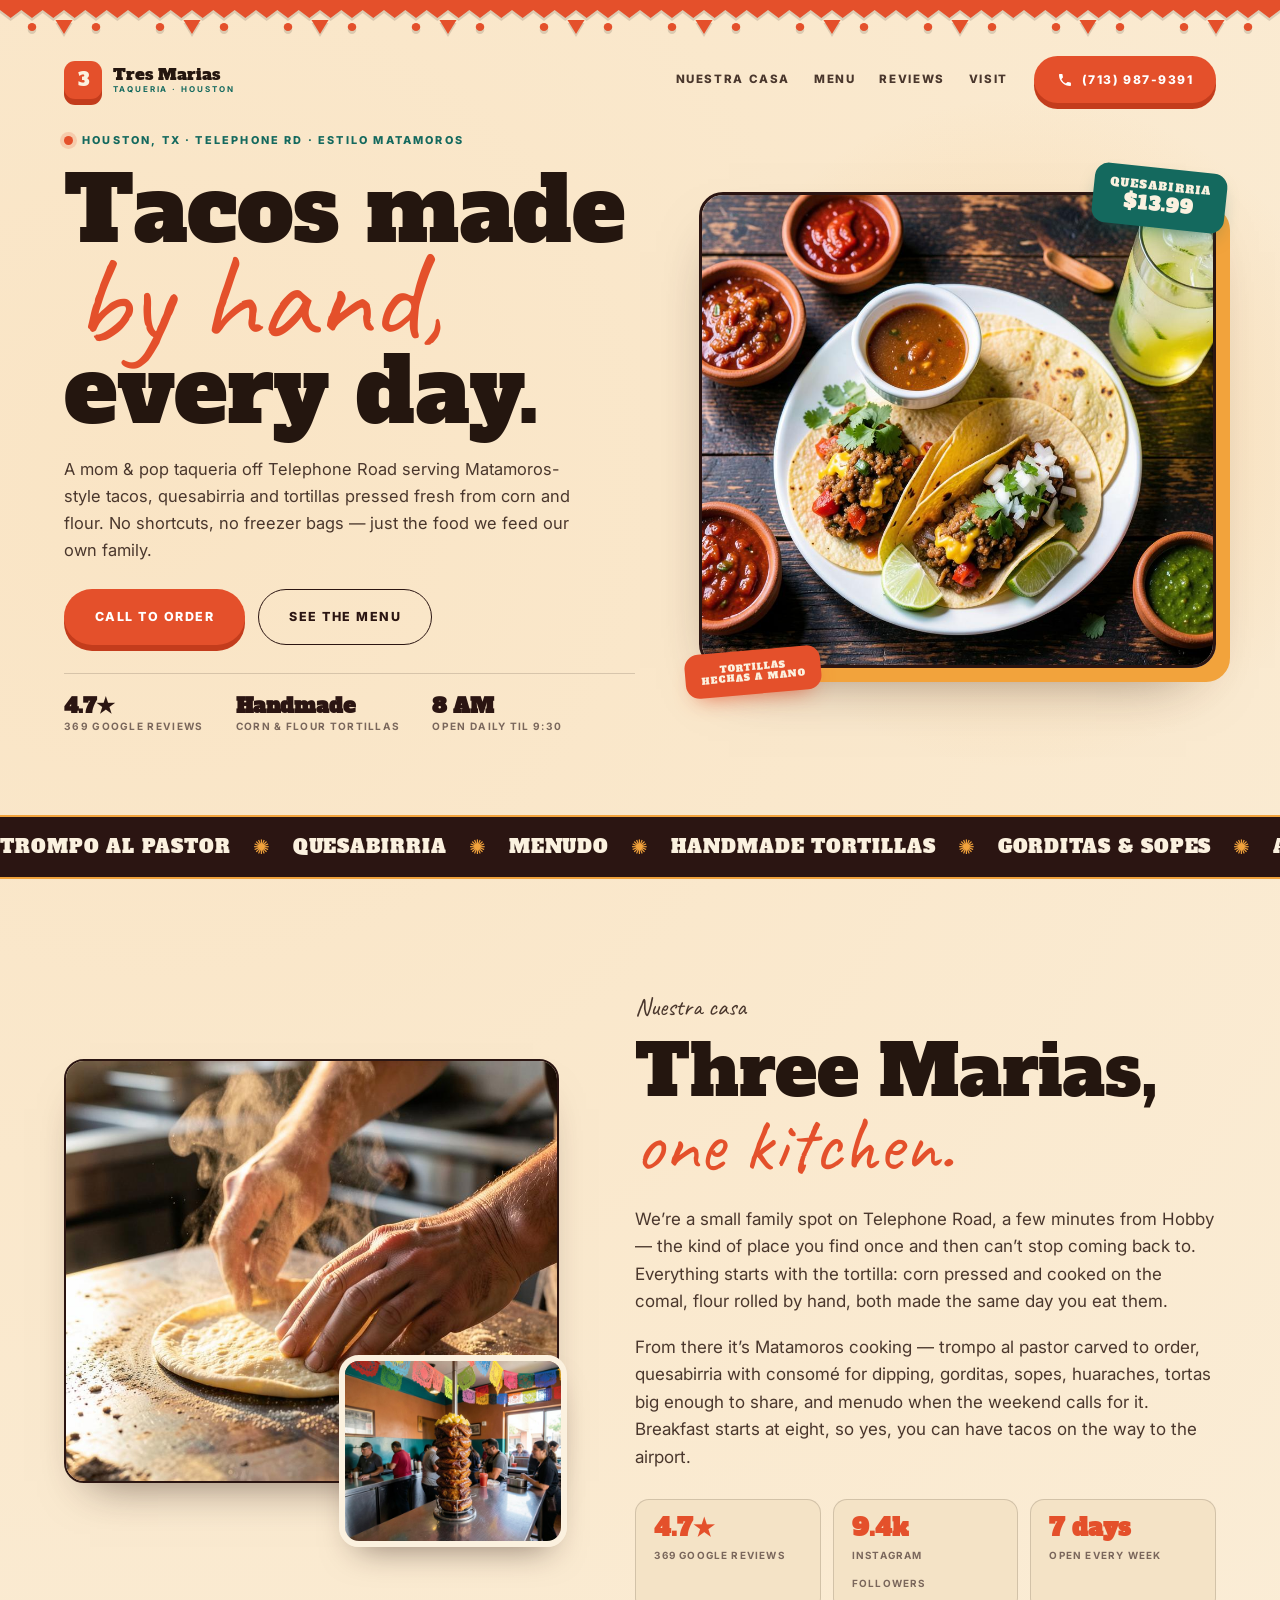
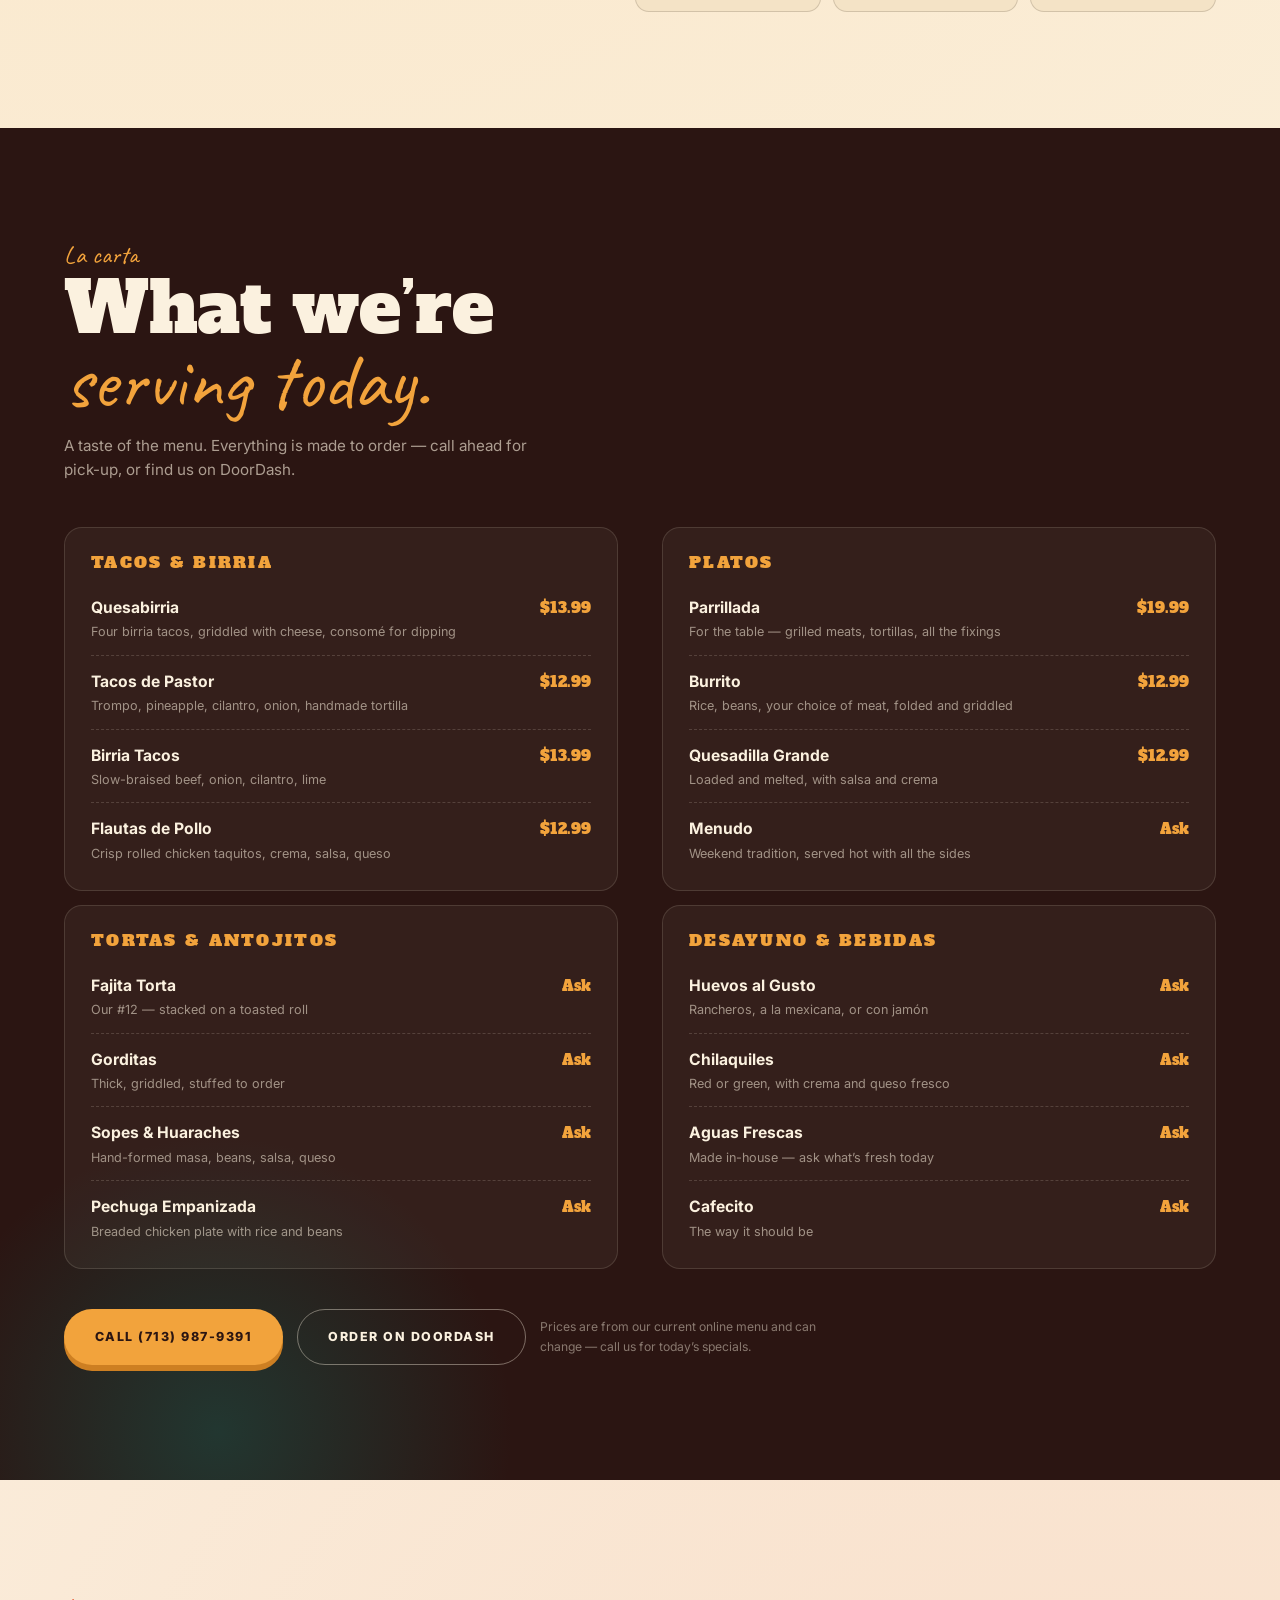
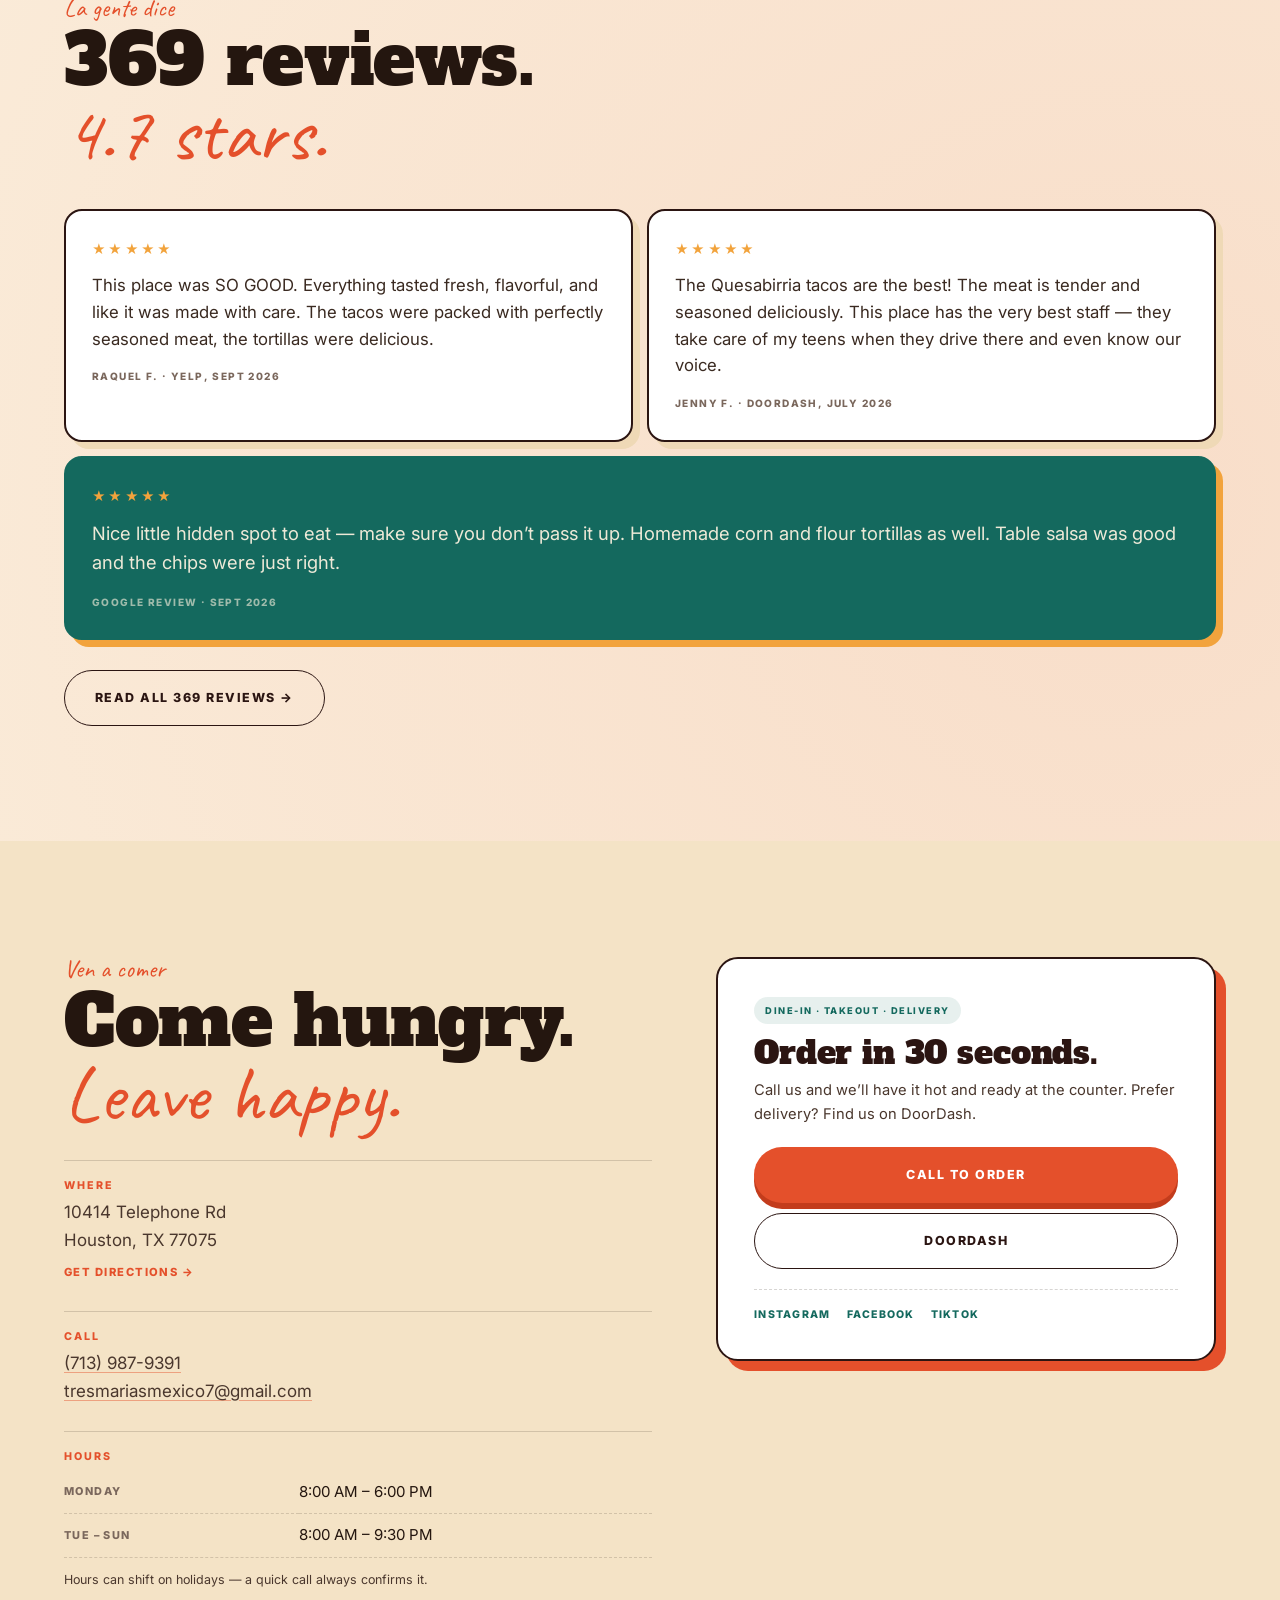
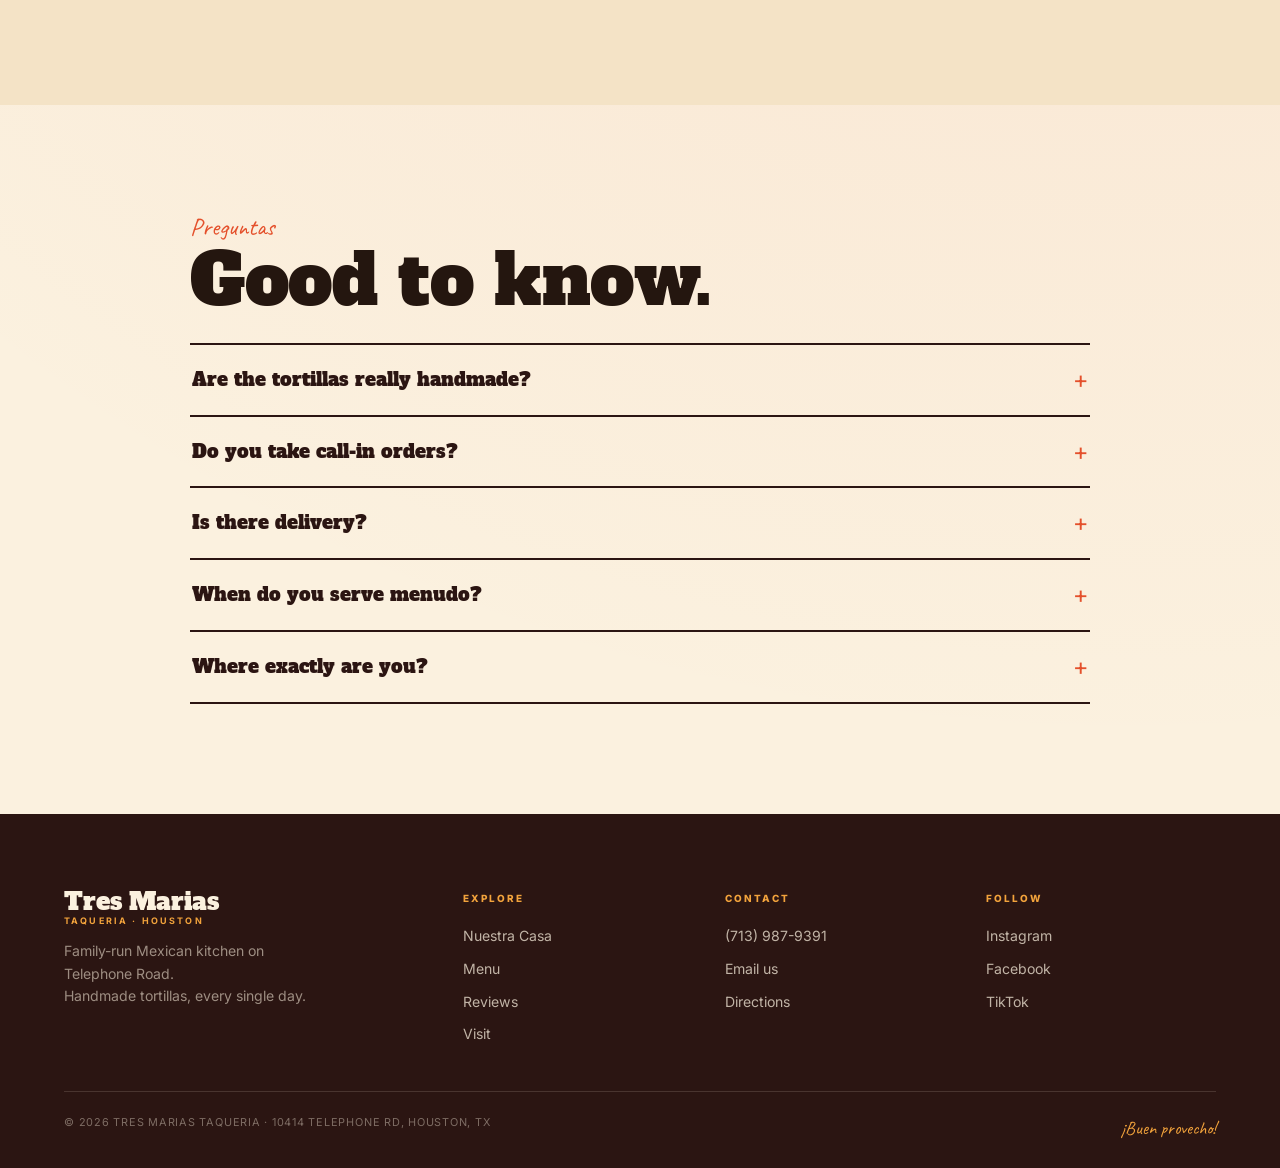
==== index.html @ e47f5910 "Site concept for Tres Marias Taqueria, Houston TX" ====
<!DOCTYPE html>
<html lang="en">
<head>
<meta charset="utf-8">
<meta name="viewport" content="width=device-width, initial-scale=1">
<title>Tres Marias Taqueria — Handmade Tortillas on Telephone Rd, Houston</title>
<meta name="description" content="Tres Marias Taqueria is a mom &amp; pop Mexican kitchen on Telephone Road in Houston. Matamoros-style tacos, quesabirria, handmade corn and flour tortillas. 4.7 stars from 369 Google reviews.">
<meta name="theme-color" content="#2b1512">
<meta property="og:title" content="Tres Marias Taqueria — Houston, TX">
<meta property="og:description" content="Matamoros-style tacos, quesabirria and tortillas made by hand every day. 4.7★ from 369 Google reviews.">
<meta property="og:type" content="website">
<link rel="preconnect" href="https://fonts.googleapis.com">
<link rel="preconnect" href="https://fonts.gstatic.com" crossorigin>
<link href="https://fonts.googleapis.com/css2?family=Alfa+Slab+One&family=Caveat:wght@600;700&family=Inter:wght@400;500;600;700;800&display=swap" rel="stylesheet">
<link rel="stylesheet" href="styles.css">
<link rel="icon" href="data:image/svg+xml,<svg xmlns='http://www.w3.org/2000/svg' viewBox='0 0 100 100'><rect width='100' height='100' rx='18' fill='%23e4502b'/><text y='72' x='50' text-anchor='middle' font-family='Georgia,serif' font-weight='bold' font-size='58' fill='%23fbf1df'>3</text></svg>">
</head>
<body>

<!-- papel picado -->
<div class="papel" aria-hidden="true">
  <svg viewBox="0 0 1200 42" preserveAspectRatio="none">
    <defs>
      <pattern id="pp" x="0" y="0" width="120" height="42" patternUnits="userSpaceOnUse">
        <rect width="120" height="42" fill="none"/>
        <path d="M0 0h120v10l-10 8-10-8-10 8-10-8-10 8-10-8-10 8-10-8-10 8-10-8-10 8-10-8-10 8z" fill="currentColor"/>
        <circle cx="30" cy="27" r="4" fill="currentColor"/>
        <circle cx="90" cy="27" r="4" fill="currentColor"/>
        <path d="M52 20h16l-8 14z" fill="currentColor"/>
      </pattern>
    </defs>
    <rect width="1200" height="42" fill="url(#pp)"/>
  </svg>
</div>

<!-- ── NAV ─────────────────────────────────────────────── -->
<header class="nav" id="nav">
  <a class="brand" href="#top">
    <span class="brand__num">3</span>
    <span class="brand__txt">Tres Marias<em>Taqueria · Houston</em></span>
  </a>
  <nav class="nav__links" aria-label="Primary">
    <a href="#story">Nuestra Casa</a>
    <a href="#menu">Menu</a>
    <a href="#reviews">Reviews</a>
    <a href="#visit">Visit</a>
  </nav>
  <a class="btn btn--chili" href="tel:+17139879391">
    <svg viewBox="0 0 24 24" aria-hidden="true"><path d="M6.6 10.8a15.1 15.1 0 006.6 6.6l2.2-2.2a1 1 0 011.1-.2 11 11 0 003.4.6 1 1 0 011 1V20a1 1 0 01-1 1A17 17 0 013 4a1 1 0 011-1h3.4a1 1 0 011 1 11 11 0 00.6 3.4 1 1 0 01-.2 1z" fill="currentColor"/></svg>
    (713) 987-9391
  </a>
  <button class="burger" id="burger" aria-label="Menu" aria-expanded="false"><span></span><span></span></button>
</header>

<div class="sheet" id="sheet">
  <a href="#story">Nuestra Casa</a>
  <a href="#menu">Menu</a>
  <a href="#reviews">Reviews</a>
  <a href="#visit">Visit</a>
  <a class="sheet__cta" href="tel:+17139879391">Call to order →</a>
</div>

<main id="top">

  <!-- ── HERO ──────────────────────────────────────────── -->
  <section class="hero">
    <div class="hero__grid">
      <div class="hero__copy">
        <p class="eyebrow reveal"><span></span> Houston, TX · Telephone Rd · Estilo Matamoros</p>
        <h1 class="reveal">
          <span class="h-line">Tacos made</span>
          <span class="h-line h-line--script">by hand,</span>
          <span class="h-line">every day.</span>
        </h1>
        <p class="hero__lede reveal">
          A mom &amp; pop taqueria off Telephone Road serving Matamoros-style tacos,
          quesabirria and tortillas pressed fresh from corn and flour. No shortcuts,
          no freezer bags — just the food we feed our own family.
        </p>
        <div class="hero__cta reveal">
          <a class="btn btn--chili btn--lg" href="tel:+17139879391">Call to order</a>
          <a class="btn btn--outline btn--lg" href="#menu">See the menu</a>
        </div>
        <ul class="hero__meta reveal">
          <li><b>4.7★</b><span>369 Google reviews</span></li>
          <li><b>Handmade</b><span>corn &amp; flour tortillas</span></li>
          <li><b>8 AM</b><span>open daily til 9:30</span></li>
        </ul>
      </div>

      <div class="hero__art">
        <figure class="hero__img reveal">
          <img src="images/hero.jpg" alt="A spread of Mexican street tacos, quesabirria with consomé, salsa and handmade tortillas" loading="eager">
        </figure>
        <div class="sticker sticker--rot">QUESABIRRIA<br><b>$13.99</b></div>
        <div class="sticker sticker--mini">TORTILLAS<br>HECHAS A MANO</div>
      </div>
    </div>
  </section>

  <!-- ── STRIP ─────────────────────────────────────────── -->
  <div class="strip" aria-hidden="true">
    <div class="strip__track">
      <span>Trompo al pastor</span><i>✺</i><span>Quesabirria</span><i>✺</i><span>Menudo</span><i>✺</i>
      <span>Handmade tortillas</span><i>✺</i><span>Gorditas &amp; sopes</span><i>✺</i><span>Aguas frescas</span><i>✺</i>
      <span>Trompo al pastor</span><i>✺</i><span>Quesabirria</span><i>✺</i><span>Menudo</span><i>✺</i>
      <span>Handmade tortillas</span><i>✺</i><span>Gorditas &amp; sopes</span><i>✺</i><span>Aguas frescas</span><i>✺</i>
    </div>
  </div>

  <!-- ── STORY ─────────────────────────────────────────── -->
  <section class="story" id="story">
    <div class="story__grid">
      <div class="story__media">
        <figure class="frame frame--tilt reveal">
          <img src="images/tortillas.jpg" alt="Hands pressing a fresh corn tortilla onto a hot comal" loading="lazy">
        </figure>
        <figure class="frame frame--small reveal">
          <img src="images/counter.jpg" alt="Al pastor trompo spinning at the counter of the taqueria" loading="lazy">
        </figure>
      </div>

      <div class="story__copy">
        <p class="kicker reveal">Nuestra casa</p>
        <h2 class="h2 reveal">Three Marias,<br><em>one kitchen.</em></h2>
        <p class="reveal">
          We’re a small family spot on Telephone Road, a few minutes from Hobby — the
          kind of place you find once and then can’t stop coming back to. Everything
          starts with the tortilla: corn pressed and cooked on the comal, flour rolled
          by hand, both made the same day you eat them.
        </p>
        <p class="reveal">
          From there it’s Matamoros cooking — trompo al pastor carved to order,
          quesabirria with consomé for dipping, gorditas, sopes, huaraches, tortas big
          enough to share, and menudo when the weekend calls for it. Breakfast starts
          at eight, so yes, you can have tacos on the way to the airport.
        </p>

        <div class="facts reveal">
          <div class="fact"><b>4.7★</b><span>369 Google reviews</span></div>
          <div class="fact"><b>9.4k</b><span>Instagram followers</span></div>
          <div class="fact"><b>7 days</b><span>open every week</span></div>
        </div>
      </div>
    </div>
  </section>

  <!-- ── MENU ──────────────────────────────────────────── -->
  <section class="menu" id="menu">
    <div class="menu__head">
      <p class="kicker kicker--light reveal">La carta</p>
      <h2 class="h2 h2--light reveal">What we’re<br><em>serving today.</em></h2>
      <p class="menu__note reveal">
        A taste of the menu. Everything is made to order — call ahead for pick-up,
        or find us on DoorDash.
      </p>
    </div>

    <div class="menu__grid">
      <div class="menu__col reveal">
        <h3>Tacos &amp; Birria</h3>
        <ul>
          <li><span class="d"><b>Quesabirria</b><small>Four birria tacos, griddled with cheese, consomé for dipping</small></span><span class="p">$13.99</span></li>
          <li><span class="d"><b>Tacos de Pastor</b><small>Trompo, pineapple, cilantro, onion, handmade tortilla</small></span><span class="p">$12.99</span></li>
          <li><span class="d"><b>Birria Tacos</b><small>Slow-braised beef, onion, cilantro, lime</small></span><span class="p">$13.99</span></li>
          <li><span class="d"><b>Flautas de Pollo</b><small>Crisp rolled chicken taquitos, crema, salsa, queso</small></span><span class="p">$12.99</span></li>
        </ul>
      </div>

      <div class="menu__col reveal">
        <h3>Platos</h3>
        <ul>
          <li><span class="d"><b>Parrillada</b><small>For the table — grilled meats, tortillas, all the fixings</small></span><span class="p">$19.99</span></li>
          <li><span class="d"><b>Burrito</b><small>Rice, beans, your choice of meat, folded and griddled</small></span><span class="p">$12.99</span></li>
          <li><span class="d"><b>Quesadilla Grande</b><small>Loaded and melted, with salsa and crema</small></span><span class="p">$12.99</span></li>
          <li><span class="d"><b>Menudo</b><small>Weekend tradition, served hot with all the sides</small></span><span class="p">Ask</span></li>
        </ul>
      </div>

      <div class="menu__col reveal">
        <h3>Tortas &amp; Antojitos</h3>
        <ul>
          <li><span class="d"><b>Fajita Torta</b><small>Our #12 — stacked on a toasted roll</small></span><span class="p">Ask</span></li>
          <li><span class="d"><b>Gorditas</b><small>Thick, griddled, stuffed to order</small></span><span class="p">Ask</span></li>
          <li><span class="d"><b>Sopes &amp; Huaraches</b><small>Hand-formed masa, beans, salsa, queso</small></span><span class="p">Ask</span></li>
          <li><span class="d"><b>Pechuga Empanizada</b><small>Breaded chicken plate with rice and beans</small></span><span class="p">Ask</span></li>
        </ul>
      </div>

      <div class="menu__col reveal">
        <h3>Desayuno &amp; Bebidas</h3>
        <ul>
          <li><span class="d"><b>Huevos al Gusto</b><small>Rancheros, a la mexicana, or con jamón</small></span><span class="p">Ask</span></li>
          <li><span class="d"><b>Chilaquiles</b><small>Red or green, with crema and queso fresco</small></span><span class="p">Ask</span></li>
          <li><span class="d"><b>Aguas Frescas</b><small>Made in-house — ask what’s fresh today</small></span><span class="p">Ask</span></li>
          <li><span class="d"><b>Cafecito</b><small>The way it should be</small></span><span class="p">Ask</span></li>
        </ul>
      </div>
    </div>

    <div class="menu__foot reveal">
      <a class="btn btn--marigold btn--lg" href="tel:+17139879391">Call (713) 987-9391</a>
      <a class="btn btn--ghost btn--lg" href="https://www.doordash.com/store/taqueria-tres-marias-23657611" target="_blank" rel="noopener">Order on DoorDash</a>
      <p>Prices are from our current online menu and can change — call us for today’s specials.</p>
    </div>
  </section>

  <!-- ── REVIEWS ───────────────────────────────────────── -->
  <section class="reviews" id="reviews">
    <div class="reviews__head">
      <p class="kicker reveal">La gente dice</p>
      <h2 class="h2 reveal">369 reviews.<br><em>4.7 stars.</em></h2>
    </div>

    <div class="review-grid">
      <blockquote class="review reveal">
        <div class="review__stars">★★★★★</div>
        <p>This place was SO GOOD. Everything tasted fresh, flavorful, and like it was made with care. The tacos were packed with perfectly seasoned meat, the tortillas were delicious.</p>
        <footer>Raquel F. · Yelp, Sept 2026</footer>
      </blockquote>
      <blockquote class="review reveal">
        <div class="review__stars">★★★★★</div>
        <p>The Quesabirria tacos are the best! The meat is tender and seasoned deliciously. This place has the very best staff — they take care of my teens when they drive there and even know our voice.</p>
        <footer>Jenny F. · DoorDash, July 2026</footer>
      </blockquote>
      <blockquote class="review review--wide reveal">
        <div class="review__stars">★★★★★</div>
        <p>Nice little hidden spot to eat — make sure you don’t pass it up. Homemade corn and flour tortillas as well. Table salsa was good and the chips were just right.</p>
        <footer>Google review · Sept 2026</footer>
      </blockquote>
    </div>

    <div class="reviews__cta reveal">
      <a class="btn btn--outline btn--lg" href="https://www.google.com/maps/search/?api=1&amp;query=Taqueria+Tres+Marias+10414+Telephone+Rd+Houston+TX" target="_blank" rel="noopener">Read all 369 reviews →</a>
    </div>
  </section>

  <!-- ── VISIT ─────────────────────────────────────────── -->
  <section class="visit" id="visit">
    <div class="visit__grid">
      <div>
        <p class="kicker reveal">Ven a comer</p>
        <h2 class="h2 reveal">Come hungry.<br><em>Leave happy.</em></h2>

        <div class="visit__block reveal">
          <h3>Where</h3>
          <p>10414 Telephone Rd<br>Houston, TX 77075</p>
          <a class="arrow-link" href="https://www.google.com/maps/search/?api=1&amp;query=Taqueria+Tres+Marias+10414+Telephone+Rd+Houston+TX" target="_blank" rel="noopener">Get directions →</a>
        </div>

        <div class="visit__block reveal">
          <h3>Call</h3>
          <p><a href="tel:+17139879391">(713) 987-9391</a><br><a href="mailto:tresmariasmexico7@gmail.com">tresmariasmexico7@gmail.com</a></p>
        </div>

        <div class="visit__block reveal">
          <h3>Hours</h3>
          <table class="hours">
            <tr><th>Monday</th><td>8:00 AM – 6:00 PM</td></tr>
            <tr><th>Tue – Sun</th><td>8:00 AM – 9:30 PM</td></tr>
          </table>
          <p class="hours__note">Hours can shift on holidays — a quick call always confirms it.</p>
        </div>
      </div>

      <aside class="order-card reveal">
        <span class="order-card__tag">Dine-in · Takeout · Delivery</span>
        <h3>Order in 30 seconds.</h3>
        <p>Call us and we’ll have it hot and ready at the counter. Prefer delivery? Find us on DoorDash.</p>
        <a class="btn btn--chili btn--lg btn--full" href="tel:+17139879391">Call to order</a>
        <a class="btn btn--outline btn--lg btn--full" href="https://www.doordash.com/store/taqueria-tres-marias-23657611" target="_blank" rel="noopener">DoorDash</a>
        <div class="order-card__social">
          <a href="https://www.instagram.com/tres_marias_taqueria" target="_blank" rel="noopener">Instagram</a>
          <a href="https://www.facebook.com/TresMariasMatamoros" target="_blank" rel="noopener">Facebook</a>
          <a href="https://www.tiktok.com/@taqueriatresmarias1" target="_blank" rel="noopener">TikTok</a>
        </div>
      </aside>
    </div>
  </section>

  <!-- ── FAQ ───────────────────────────────────────────── -->
  <section class="faq">
    <div class="faq__inner">
      <p class="kicker reveal">Preguntas</p>
      <h2 class="h2 reveal">Good to know.</h2>
      <div class="faq__list">
        <details class="reveal">
          <summary>Are the tortillas really handmade?</summary>
          <p>Yes — corn tortillas pressed and cooked on the comal, flour tortillas rolled by hand. It’s the part of the meal we’re proudest of.</p>
        </details>
        <details class="reveal">
          <summary>Do you take call-in orders?</summary>
          <p>We do. Call <a href="tel:+17139879391">(713) 987-9391</a>, tell us what you want, and we’ll have it waiting at the counter.</p>
        </details>
        <details class="reveal">
          <summary>Is there delivery?</summary>
          <p>Yes, through <a href="https://www.doordash.com/store/taqueria-tres-marias-23657611" target="_blank" rel="noopener">DoorDash</a>. For the best version of everything, come sit down with us.</p>
        </details>
        <details class="reveal">
          <summary>When do you serve menudo?</summary>
          <p>Menudo is a weekend tradition here. Call ahead on the day you’re coming and we’ll tell you exactly what’s in the pot.</p>
        </details>
        <details class="reveal">
          <summary>Where exactly are you?</summary>
          <p>10414 Telephone Rd, Houston, TX 77075 — south of Hobby Airport, right on Telephone. <a href="https://www.google.com/maps/search/?api=1&amp;query=Taqueria+Tres+Marias+10414+Telephone+Rd+Houston+TX" target="_blank" rel="noopener">Open the map</a>.</p>
        </details>
      </div>
    </div>
  </section>
</main>

<footer class="footer">
  <div class="footer__top">
    <div class="footer__brand">
      <span class="brand__txt brand__txt--lg">Tres Marias<em>Taqueria · Houston</em></span>
      <p>Family-run Mexican kitchen on Telephone Road.<br>Handmade tortillas, every single day.</p>
    </div>
    <div class="footer__col">
      <h4>Explore</h4>
      <a href="#story">Nuestra Casa</a>
      <a href="#menu">Menu</a>
      <a href="#reviews">Reviews</a>
      <a href="#visit">Visit</a>
    </div>
    <div class="footer__col">
      <h4>Contact</h4>
      <a href="tel:+17139879391">(713) 987-9391</a>
      <a href="mailto:tresmariasmexico7@gmail.com">Email us</a>
      <a href="https://www.google.com/maps/search/?api=1&amp;query=Taqueria+Tres+Marias+10414+Telephone+Rd+Houston+TX" target="_blank" rel="noopener">Directions</a>
    </div>
    <div class="footer__col">
      <h4>Follow</h4>
      <a href="https://www.instagram.com/tres_marias_taqueria" target="_blank" rel="noopener">Instagram</a>
      <a href="https://www.facebook.com/TresMariasMatamoros" target="_blank" rel="noopener">Facebook</a>
      <a href="https://www.tiktok.com/@taqueriatresmarias1" target="_blank" rel="noopener">TikTok</a>
    </div>
  </div>
  <div class="footer__bottom">
    <span>© <span id="year">2026</span> Tres Marias Taqueria · 10414 Telephone Rd, Houston, TX</span>
    <span class="footer__tag">¡Buen provecho!</span>
  </div>
</footer>

<script src="script.js"></script>
</body>
</html>
---- styles.css ----
/* ============================================================
   TRES MARIAS TAQUERIA — Houston, TX
   ============================================================ */

:root{
  --paper:#fbf1df;
  --paper-2:#f4e3c6;
  --paper-3:#efd9b6;
  --chili:#e4502b;
  --chili-deep:#c33c1c;
  --marigold:#f2a33c;
  --teal:#14695e;
  --plum:#2b1512;
  --ink:#24160f;
  --muted:#7a675c;
  --line:rgba(36,22,15,.16);
  --line-l:rgba(251,241,223,.18);

  --font-display:"Alfa Slab One","Georgia",serif;
  --font-script:"Caveat",cursive;
  --font-body:"Inter",system-ui,-apple-system,"Segoe UI",sans-serif;

  --pad:clamp(20px,5vw,84px);
  --max:1300px;
  --ease:cubic-bezier(.22,1,.36,1);
}

*,*::before,*::after{box-sizing:border-box}
html{scroll-behavior:smooth;-webkit-text-size-adjust:100%}

body{
  margin:0;
  background:var(--paper);
  color:var(--ink);
  font-family:var(--font-body);
  font-size:17px;
  line-height:1.62;
  overflow-x:hidden;
  -webkit-font-smoothing:antialiased;
  background-image:
    radial-gradient(circle at 12% 8%,rgba(242,163,60,.16),transparent 45%),
    radial-gradient(circle at 88% 62%,rgba(228,80,43,.12),transparent 48%);
}

img{max-width:100%;display:block}
a{color:inherit;text-decoration:none}
button{font:inherit;color:inherit;background:none;border:0;cursor:pointer}

h1,h2,h3{font-family:var(--font-display);font-weight:400;margin:0;line-height:.98;letter-spacing:-.005em}

.h2{font-size:clamp(2.2rem,5.6vw,4.4rem)}
.h2 em{font-style:normal;font-family:var(--font-script);font-size:1.12em;color:var(--chili);letter-spacing:0}
.h2--light{color:var(--paper)}
.h2--light em{color:var(--marigold)}

/* ── papel picado ──────────────────────────────────────── */
.papel{
  position:fixed;top:0;left:0;right:0;
  height:42px;z-index:69;
  color:var(--chili);
  pointer-events:none;
  filter:drop-shadow(0 3px 0 rgba(36,22,15,.14));
}
.papel svg{width:100%;height:42px;display:block}

/* ── nav ───────────────────────────────────────────────── */
.nav{
  position:fixed;top:42px;left:0;right:0;z-index:68;
  display:flex;align-items:center;gap:26px;
  padding:14px var(--pad);
  transition:background .4s var(--ease),box-shadow .4s,padding .4s;
}
.nav--solid{
  background:rgba(251,241,223,.94);
  backdrop-filter:blur(12px);
  box-shadow:0 1px 0 var(--line),0 12px 30px -22px rgba(36,22,15,.5);
  padding-top:9px;padding-bottom:9px;
}
.brand{display:flex;align-items:center;gap:11px}
.brand__num{
  display:grid;place-items:center;
  width:38px;height:38px;border-radius:11px;
  background:var(--chili);color:var(--paper);
  font-family:var(--font-display);font-size:1.15rem;
  box-shadow:0 6px 0 var(--chili-deep);
  flex-shrink:0;
}
.brand__txt{
  font-family:var(--font-display);
  font-size:1.02rem;line-height:1;
  display:flex;flex-direction:column;gap:3px;
}
.brand__txt em{
  font-style:normal;font-family:var(--font-body);
  font-size:.5rem;font-weight:700;letter-spacing:.24em;
  text-transform:uppercase;color:var(--teal);
}
.brand__txt--lg{font-size:clamp(1.15rem,2.2vw,1.5rem)}
.brand__txt--lg em{font-size:.56rem;color:var(--marigold)}

.nav__links{display:flex;gap:24px;margin-left:auto}
.nav__links a{
  font-size:.72rem;font-weight:800;letter-spacing:.14em;text-transform:uppercase;
  color:#4a372d;position:relative;padding:3px 0;transition:color .25s;
}
.nav__links a::after{
  content:"";position:absolute;left:0;bottom:-1px;height:2px;width:0;
  background:var(--chili);transition:width .3s var(--ease);
}
.nav__links a:hover{color:var(--chili)}
.nav__links a:hover::after{width:100%}

/* ── buttons ───────────────────────────────────────────── */
.btn{
  display:inline-flex;align-items:center;justify-content:center;gap:9px;
  padding:13px 22px;border-radius:999px;
  font-size:.75rem;font-weight:800;letter-spacing:.12em;text-transform:uppercase;
  transition:transform .3s var(--ease),background .3s,color .3s,box-shadow .3s,border-color .3s;
  white-space:nowrap;border:1.5px solid transparent;
}
.btn svg{width:16px;height:16px}
.btn--lg{padding:17px 30px;font-size:.78rem}
.btn--full{width:100%}
.btn--chili{background:var(--chili);color:#fff;box-shadow:0 6px 0 var(--chili-deep)}
.btn--chili:hover{transform:translateY(-2px);box-shadow:0 9px 0 var(--chili-deep);background:#ef5c35}
.btn--marigold{background:var(--marigold);color:#2b1512;box-shadow:0 6px 0 #cd7f22}
.btn--marigold:hover{transform:translateY(-2px);box-shadow:0 9px 0 #cd7f22}
.btn--outline{border-color:currentColor;color:var(--plum)}
.btn--outline:hover{background:var(--plum);color:var(--paper);transform:translateY(-2px)}
.btn--ghost{border-color:rgba(251,241,223,.4);color:var(--paper)}
.btn--ghost:hover{border-color:var(--marigold);color:var(--marigold);transform:translateY(-2px)}

.burger{display:none;flex-direction:column;gap:6px;padding:8px;margin-left:auto}
.burger span{width:25px;height:2.5px;background:var(--plum);border-radius:2px;transition:transform .3s}

.sheet{
  position:fixed;inset:0;z-index:67;background:var(--plum);
  display:flex;flex-direction:column;justify-content:center;gap:4px;
  padding:90px var(--pad) 40px;
  transform:translateY(-102%);transition:transform .55s var(--ease);
}
.sheet.is-open{transform:none}
.sheet a{
  font-family:var(--font-display);font-size:clamp(1.6rem,7vw,2.6rem);
  color:var(--paper);padding:10px 0;border-bottom:1px solid rgba(251,241,223,.12);
}
.sheet__cta{color:var(--marigold)!important;border-bottom:0!important;margin-top:14px}

/* ── hero ──────────────────────────────────────────────── */
.hero{
  padding:clamp(110px,14vh,150px) var(--pad) clamp(46px,7vw,80px);
  position:relative;overflow:hidden;
}
.hero::before{
  content:"";position:absolute;right:-10%;top:6%;width:60vw;height:60vw;
  background:radial-gradient(circle,rgba(242,163,60,.22),transparent 62%);
  z-index:-1;
}
.hero__grid{
  max-width:var(--max);margin:0 auto;
  display:grid;grid-template-columns:1.05fr .95fr;gap:clamp(28px,5vw,64px);
  align-items:center;
}
.eyebrow{
  display:inline-flex;align-items:center;gap:9px;
  font-size:.68rem;font-weight:800;letter-spacing:.2em;text-transform:uppercase;
  color:var(--teal);margin:0 0 20px;
}
.eyebrow span{
  width:9px;height:9px;border-radius:50%;background:var(--chili);
  box-shadow:0 0 0 4px rgba(228,80,43,.18);
}
.hero h1{
  font-size:clamp(2.6rem,7.6vw,5.6rem);
  line-height:.94;
  margin:0 0 22px;
}
.h-line{display:block}
.h-line--script{
  font-family:var(--font-script);font-size:1.42em;line-height:.78;
  color:var(--chili);margin:-.06em 0 .04em .06em;
  transform:rotate(-1.5deg);
}
.hero__lede{max-width:52ch;color:#4a372d;margin:0 0 26px;font-size:1.03rem}
.hero__cta{display:flex;flex-wrap:wrap;gap:13px;margin-bottom:28px}

.hero__meta{
  list-style:none;display:flex;flex-wrap:wrap;gap:14px 32px;
  padding:22px 0 0;margin:0;border-top:1.5px solid var(--line);
}
.hero__meta li{display:flex;flex-direction:column;gap:1px}
.hero__meta b{font-family:var(--font-display);font-size:1.3rem;color:var(--plum);line-height:1}
.hero__meta span{font-size:.63rem;font-weight:700;letter-spacing:.13em;text-transform:uppercase;color:var(--muted)}

.hero__art{position:relative}
.hero__img{
  margin:0;border-radius:24px;overflow:hidden;
  border:3px solid var(--plum);
  box-shadow:14px 14px 0 var(--marigold),0 30px 60px -30px rgba(43,21,18,.6);
  transform:rotate(1.4deg);
}
.hero__img img{
  width:100%;height:clamp(300px,42vw,470px);object-fit:cover;
  transition:transform 1s var(--ease);
}
.hero__img:hover img{transform:scale(1.05)}

.sticker{
  position:absolute;font-family:var(--font-display);
  text-transform:uppercase;text-align:center;line-height:1.1;
  background:var(--teal);color:var(--paper);
  border-radius:14px;padding:12px 16px;
  box-shadow:0 10px 22px -12px rgba(20,105,94,.9);
}
.sticker--rot{
  right:-10px;top:-24px;transform:rotate(6deg);
  font-size:.7rem;letter-spacing:.1em;
  animation:sway 5.5s ease-in-out infinite;
}
.sticker--rot b{display:block;font-size:1.15rem;margin-top:3px}
.sticker--mini{
  left:-14px;bottom:-26px;transform:rotate(-5deg);
  background:var(--chili);font-size:.58rem;letter-spacing:.12em;
  box-shadow:0 10px 22px -12px rgba(228,80,43,.9);
}
@keyframes sway{
  0%,100%{transform:rotate(6deg) translateY(0)}
  50%{transform:rotate(3deg) translateY(-7px)}
}

/* ── strip ─────────────────────────────────────────────── */
.strip{
  background:var(--plum);color:var(--paper);
  padding:14px 0;overflow:hidden;
  border-top:2px solid var(--marigold);border-bottom:2px solid var(--marigold);
}
.strip__track{
  display:flex;align-items:center;gap:22px;width:max-content;
  animation:slideX 34s linear infinite;
  font-family:var(--font-display);font-size:clamp(.85rem,1.8vw,1.15rem);
  text-transform:uppercase;letter-spacing:.05em;white-space:nowrap;
}
.strip__track i{font-style:normal;color:var(--marigold);font-size:1.1em}
.strip:hover .strip__track{animation-play-state:paused}
@keyframes slideX{to{transform:translateX(-50%)}}

/* ── shared ────────────────────────────────────────────── */
.kicker{
  font-family:var(--font-script);font-size:1.55rem;
  color:var(--chili);margin:0 0 6px;line-height:1;
}
.kicker--light{color:var(--marigold)}

/* ── story ─────────────────────────────────────────────── */
.story{padding:clamp(64px,9vw,120px) var(--pad)}
.story__grid{
  max-width:var(--max);margin:0 auto;
  display:grid;grid-template-columns:.92fr 1.08fr;gap:clamp(34px,6vw,80px);
  align-items:center;
}
.story__media{position:relative;padding-bottom:64px}
.frame{margin:0;border-radius:20px;overflow:hidden;border:2.5px solid var(--plum);box-shadow:0 24px 44px -26px rgba(43,21,18,.6)}
.frame--tilt{transform:rotate(-1.6deg)}
.frame--tilt img{width:100%;height:clamp(300px,36vw,420px);object-fit:cover}
.frame--small{
  position:absolute;right:-8px;bottom:0;width:46%;
  border-color:var(--paper);border-width:6px;
  transform:rotate(3deg);
  box-shadow:0 18px 34px -18px rgba(43,21,18,.55);
}
.frame--small img{width:100%;height:clamp(110px,15vw,180px);object-fit:cover}

.story__copy .h2{margin-bottom:22px}
.story__copy p{color:#4a372d;margin:0 0 18px;max-width:56ch}

.facts{display:flex;flex-wrap:wrap;gap:12px;margin-top:28px}
.fact{
  flex:1 1 130px;padding:16px 18px;border-radius:14px;
  background:var(--paper-2);border:1.5px solid var(--line);
}
.fact b{display:block;font-family:var(--font-display);font-size:1.5rem;color:var(--chili);line-height:1}
.fact span{font-size:.62rem;font-weight:700;letter-spacing:.12em;text-transform:uppercase;color:var(--muted)}

/* ── menu ──────────────────────────────────────────────── */
.menu{
  background:var(--plum);color:var(--paper);
  padding:clamp(64px,9vw,120px) var(--pad);
  position:relative;overflow:hidden;
}
.menu::before{
  content:"";position:absolute;left:-8%;bottom:-20%;width:50vw;height:50vw;
  background:radial-gradient(circle,rgba(20,105,94,.4),transparent 65%);
}
.menu__head{max-width:var(--max);margin:0 auto 44px;position:relative}
.menu__note{color:rgba(251,241,223,.62);max-width:50ch;margin:14px 0 0;font-size:.95rem}

.menu__grid{
  max-width:var(--max);margin:0 auto;position:relative;
  display:grid;grid-template-columns:1fr 1fr;gap:14px 44px;
}
.menu__col{
  background:rgba(251,241,223,.045);
  border:1px solid rgba(251,241,223,.13);
  border-radius:18px;padding:26px 26px 14px;
  transition:background .35s,border-color .35s;
}
.menu__col:hover{background:rgba(251,241,223,.075);border-color:rgba(242,163,60,.4)}
.menu__col h3{
  font-size:1.02rem;letter-spacing:.14em;text-transform:uppercase;
  color:var(--marigold);margin:0 0 12px;
}
.menu__col ul{list-style:none;margin:0;padding:0}
.menu__col li{
  display:flex;justify-content:space-between;gap:16px;
  padding:13px 0;border-top:1px dashed rgba(251,241,223,.16);
}
.menu__col li:first-child{border-top:0}
.menu__col .d{display:flex;flex-direction:column;gap:3px}
.menu__col b{font-weight:700;font-size:.98rem;color:var(--paper)}
.menu__col small{font-size:.79rem;color:rgba(251,241,223,.55);line-height:1.45}
.menu__col .p{
  font-family:var(--font-display);font-size:.9rem;color:var(--marigold);
  white-space:nowrap;padding-top:2px;
}
.menu__foot{
  max-width:var(--max);margin:40px auto 0;position:relative;
  display:flex;flex-wrap:wrap;align-items:center;gap:14px;
}
.menu__foot p{font-size:.76rem;color:rgba(251,241,223,.45);margin:0;max-width:40ch}

/* ── reviews ───────────────────────────────────────────── */
.reviews{padding:clamp(64px,9vw,120px) var(--pad)}
.reviews__head{max-width:var(--max);margin:0 auto 36px}
.review-grid{
  max-width:var(--max);margin:0 auto;
  display:grid;grid-template-columns:1fr 1fr;gap:14px;
}
.review{
  margin:0;padding:28px 26px;border-radius:18px;
  background:#fff;border:2px solid var(--plum);
  box-shadow:7px 7px 0 var(--paper-3);
  transition:transform .35s var(--ease),box-shadow .35s;
}
.review:hover{transform:translate(-3px,-3px);box-shadow:10px 10px 0 var(--marigold)}
.review--wide{grid-column:1 / -1;background:var(--teal);color:var(--paper);border-color:var(--teal);box-shadow:7px 7px 0 var(--marigold)}
.review__stars{color:var(--marigold);letter-spacing:.18em;font-size:.82rem;margin-bottom:12px}
.review p{margin:0 0 16px;font-size:clamp(.95rem,1.4vw,1.05rem);line-height:1.6;color:#3a2a21}
.review--wide p{color:rgba(251,241,223,.94);font-size:clamp(1rem,1.6vw,1.15rem)}
.review footer{
  font-size:.63rem;font-weight:800;letter-spacing:.14em;text-transform:uppercase;
  color:var(--muted);
}
.review--wide footer{color:rgba(251,241,223,.6)}
.reviews__cta{max-width:var(--max);margin:30px auto 0}

/* ── visit ─────────────────────────────────────────────── */
.visit{padding:clamp(64px,9vw,120px) var(--pad);background:var(--paper-2)}
.visit__grid{
  max-width:var(--max);margin:0 auto;
  display:grid;grid-template-columns:1fr .85fr;gap:clamp(30px,5vw,72px);
  align-items:start;
}
.visit__block{margin-top:26px;padding-top:20px;border-top:1.5px solid var(--line)}
.visit__block h3{
  font-family:var(--font-body);font-size:.67rem;font-weight:800;
  letter-spacing:.18em;text-transform:uppercase;color:var(--chili);margin:0 0 8px;
}
.visit__block p{margin:0;color:#4a372d}
.visit__block a{text-decoration:underline;text-decoration-color:rgba(228,80,43,.45);text-underline-offset:3px}
.arrow-link{
  display:inline-block;margin-top:9px;font-size:.7rem;font-weight:800;
  letter-spacing:.13em;text-transform:uppercase;color:var(--chili);
  text-decoration:none!important;
}
.arrow-link:hover{color:var(--plum)}
.hours{width:100%;border-collapse:collapse}
.hours th,.hours td{text-align:left;padding:9px 0;border-bottom:1px dashed rgba(36,22,15,.16);font-size:.94rem}
.hours th{font-size:.68rem;font-weight:800;letter-spacing:.13em;text-transform:uppercase;color:var(--muted);width:40%}
.hours__note{font-size:.78rem;color:var(--muted);margin-top:12px!important}

.order-card{
  background:#fff;border:2.5px solid var(--plum);border-radius:22px;
  padding:clamp(26px,3.4vw,36px);
  box-shadow:10px 10px 0 var(--chili);
  position:sticky;top:120px;
}
.order-card__tag{
  display:inline-block;margin-bottom:14px;
  font-size:.58rem;font-weight:800;letter-spacing:.16em;text-transform:uppercase;
  color:var(--teal);background:rgba(20,105,94,.1);
  padding:6px 11px;border-radius:999px;
}
.order-card h3{font-size:clamp(1.5rem,3vw,2rem);margin:0 0 10px;color:var(--plum)}
.order-card p{color:#4a372d;font-size:.92rem;margin:0 0 20px}
.order-card .btn+.btn{margin-top:10px}
.order-card__social{
  display:flex;gap:16px;margin-top:20px;padding-top:16px;
  border-top:1px dashed rgba(36,22,15,.18);
}
.order-card__social a{
  font-size:.66rem;font-weight:800;letter-spacing:.12em;text-transform:uppercase;color:var(--teal);
}
.order-card__social a:hover{color:var(--chili)}

/* ── faq ───────────────────────────────────────────────── */
.faq{padding:clamp(64px,9vw,110px) var(--pad)}
.faq__inner{max-width:900px;margin:0 auto}
.faq .h2{margin-bottom:28px}
.faq__list{border-top:2px solid var(--plum)}
.faq details{border-bottom:2px solid var(--plum)}
.faq summary{
  display:flex;justify-content:space-between;align-items:center;gap:18px;
  padding:20px 2px;cursor:pointer;list-style:none;
  font-family:var(--font-display);font-size:clamp(.95rem,1.7vw,1.15rem);
  color:var(--plum);transition:color .3s;
}
.faq summary::-webkit-details-marker{display:none}
.faq summary::after{
  content:"+";font-family:var(--font-body);font-weight:400;font-size:1.5rem;
  color:var(--chili);transition:transform .35s var(--ease);line-height:1;
}
.faq details[open] summary{color:var(--chili)}
.faq details[open] summary::after{transform:rotate(45deg)}
.faq details p{margin:0 0 22px;color:#4a372d;max-width:62ch}
.faq details p a{color:var(--chili);text-decoration:underline;text-underline-offset:3px}

/* ── footer ────────────────────────────────────────────── */
.footer{background:var(--plum);color:var(--paper);padding:clamp(52px,7vw,76px) var(--pad) 24px}
.footer__top{
  max-width:var(--max);margin:0 auto;
  display:grid;grid-template-columns:1.6fr 1fr 1fr 1fr;gap:32px;
  padding-bottom:40px;border-bottom:1px solid rgba(251,241,223,.14);
}
.footer__brand p{color:rgba(251,241,223,.55);font-size:.88rem;margin:14px 0 0;max-width:30ch}
.footer__col h4{
  font-family:var(--font-body);font-size:.62rem;font-weight:800;
  letter-spacing:.2em;text-transform:uppercase;color:var(--marigold);margin:0 0 14px;
}
.footer__col a{display:block;font-size:.88rem;color:rgba(251,241,223,.72);padding:5px 0;transition:color .25s,transform .25s}
.footer__col a:hover{color:var(--marigold);transform:translateX(3px)}
.footer__bottom{
  max-width:var(--max);margin:22px auto 0;
  display:flex;justify-content:space-between;flex-wrap:wrap;gap:8px;
  font-size:.68rem;letter-spacing:.07em;text-transform:uppercase;color:rgba(251,241,223,.4);
}
.footer__tag{font-family:var(--font-script);font-size:1.15rem;text-transform:none;letter-spacing:0;color:var(--marigold)}

/* ── reveal ────────────────────────────────────────────── */
.reveal{opacity:0;transform:translateY(24px);transition:opacity .75s var(--ease),transform .75s var(--ease)}
.reveal.is-in{opacity:1;transform:none}

/* ── responsive ────────────────────────────────────────── */
@media (max-width:980px){
  .nav__links{display:none}
  .burger{display:flex}
  .nav__cta-desktop{display:none}
  .hero__grid{grid-template-columns:1fr;gap:44px}
  .story__grid{grid-template-columns:1fr;gap:44px}
  .menu__grid{grid-template-columns:1fr}
  .visit__grid{grid-template-columns:1fr}
  .order-card{position:static}
  .footer__top{grid-template-columns:1fr 1fr}
}
@media (max-width:700px){
  .nav .btn{padding:10px 15px;font-size:.66rem}
  .review-grid{grid-template-columns:1fr}
  .sticker--rot{right:0;top:-18px}
  .sticker--mini{left:0;bottom:-20px}
  .footer__top{grid-template-columns:1fr;gap:26px}
  .footer__bottom{flex-direction:column}
  .hero__meta{gap:14px 22px}
}
@media (prefers-reduced-motion:reduce){
  *{animation-duration:.001ms!important;animation-iteration-count:1!important;transition-duration:.001ms!important}
  html{scroll-behavior:auto}
  .reveal{opacity:1;transform:none}
}
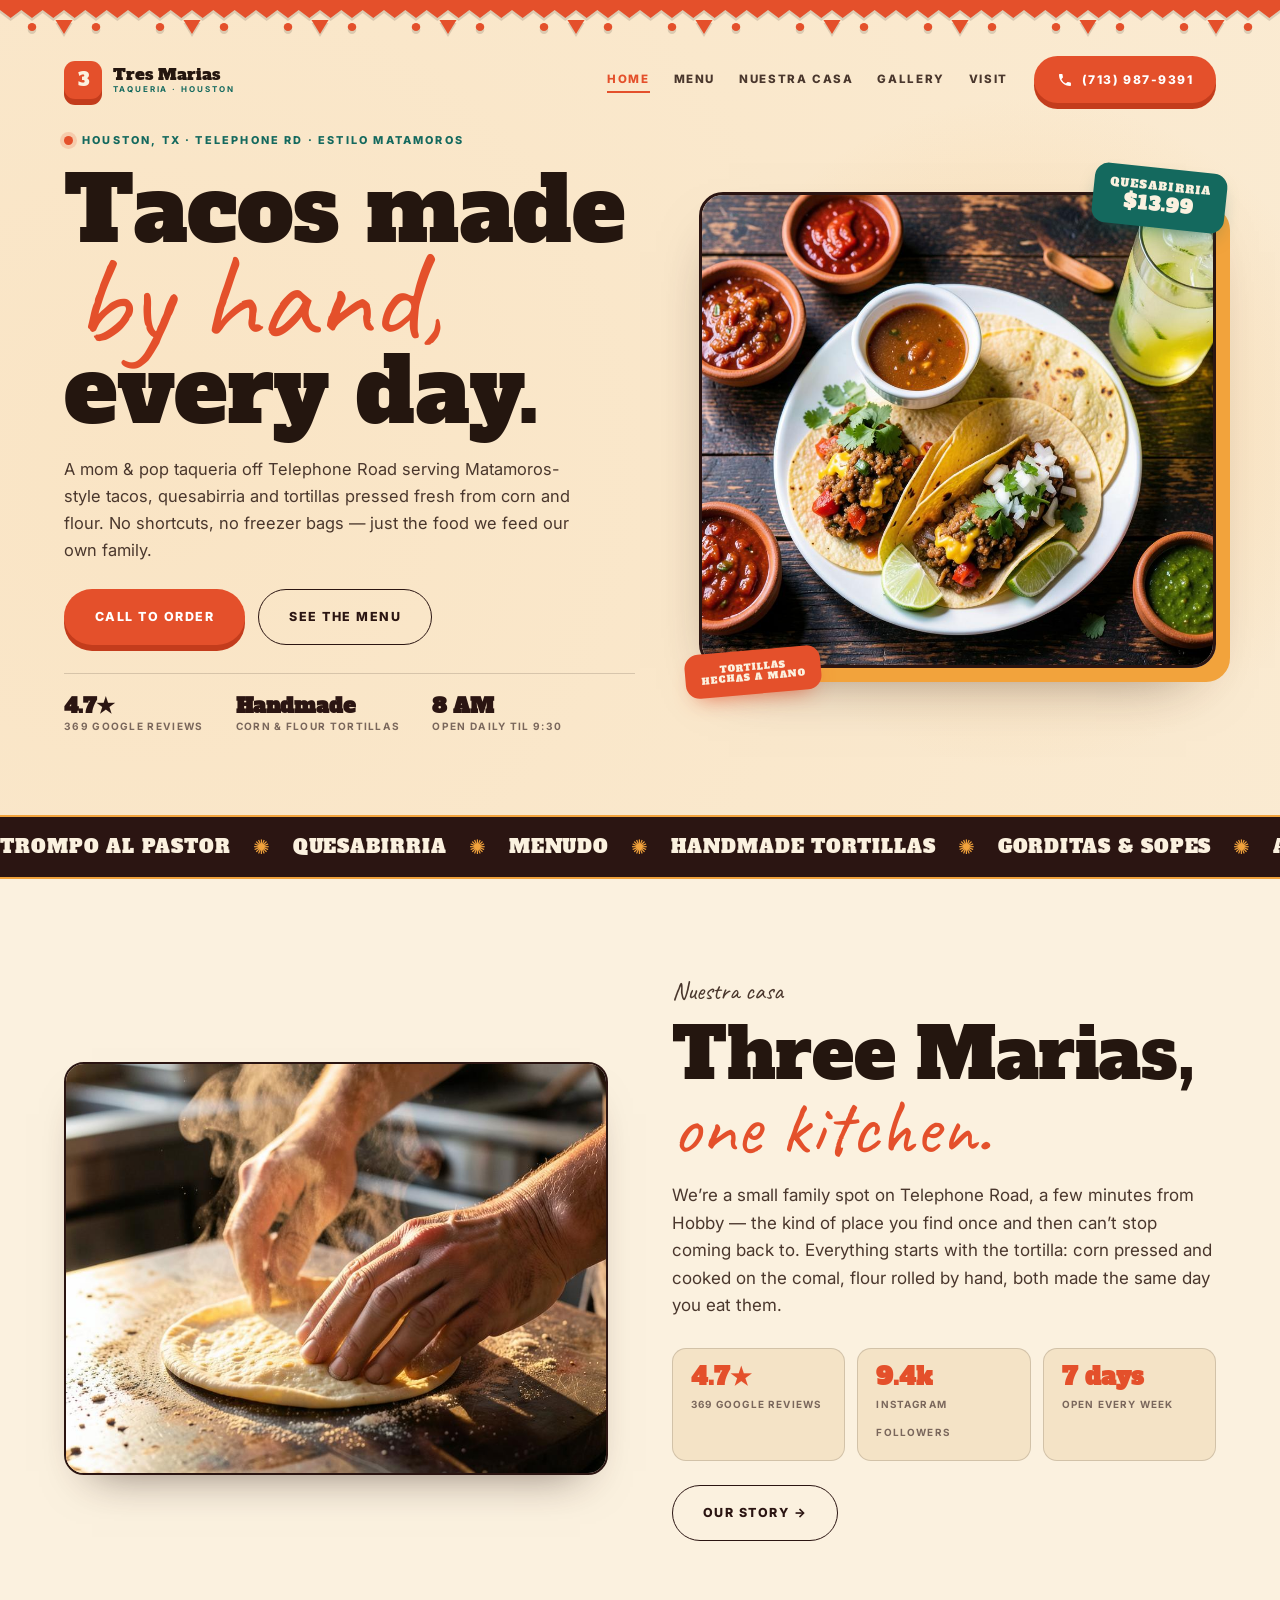
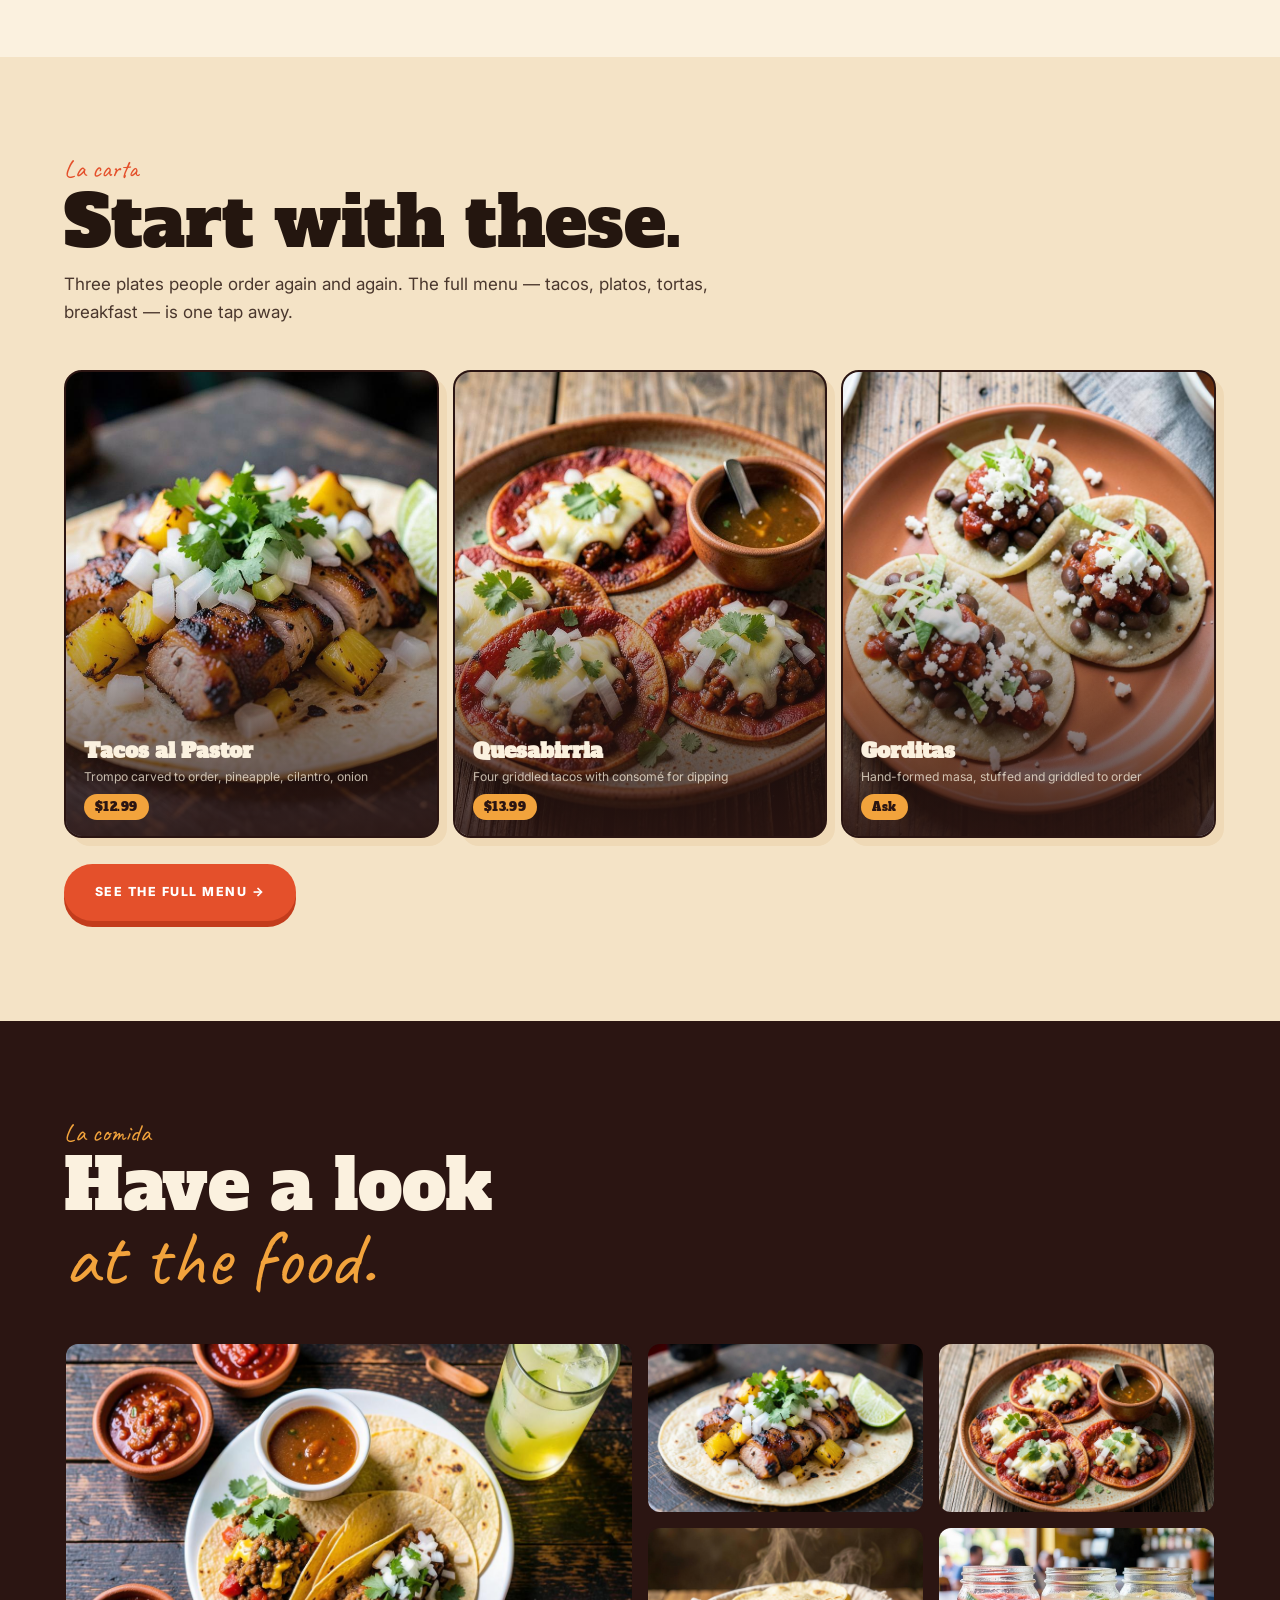
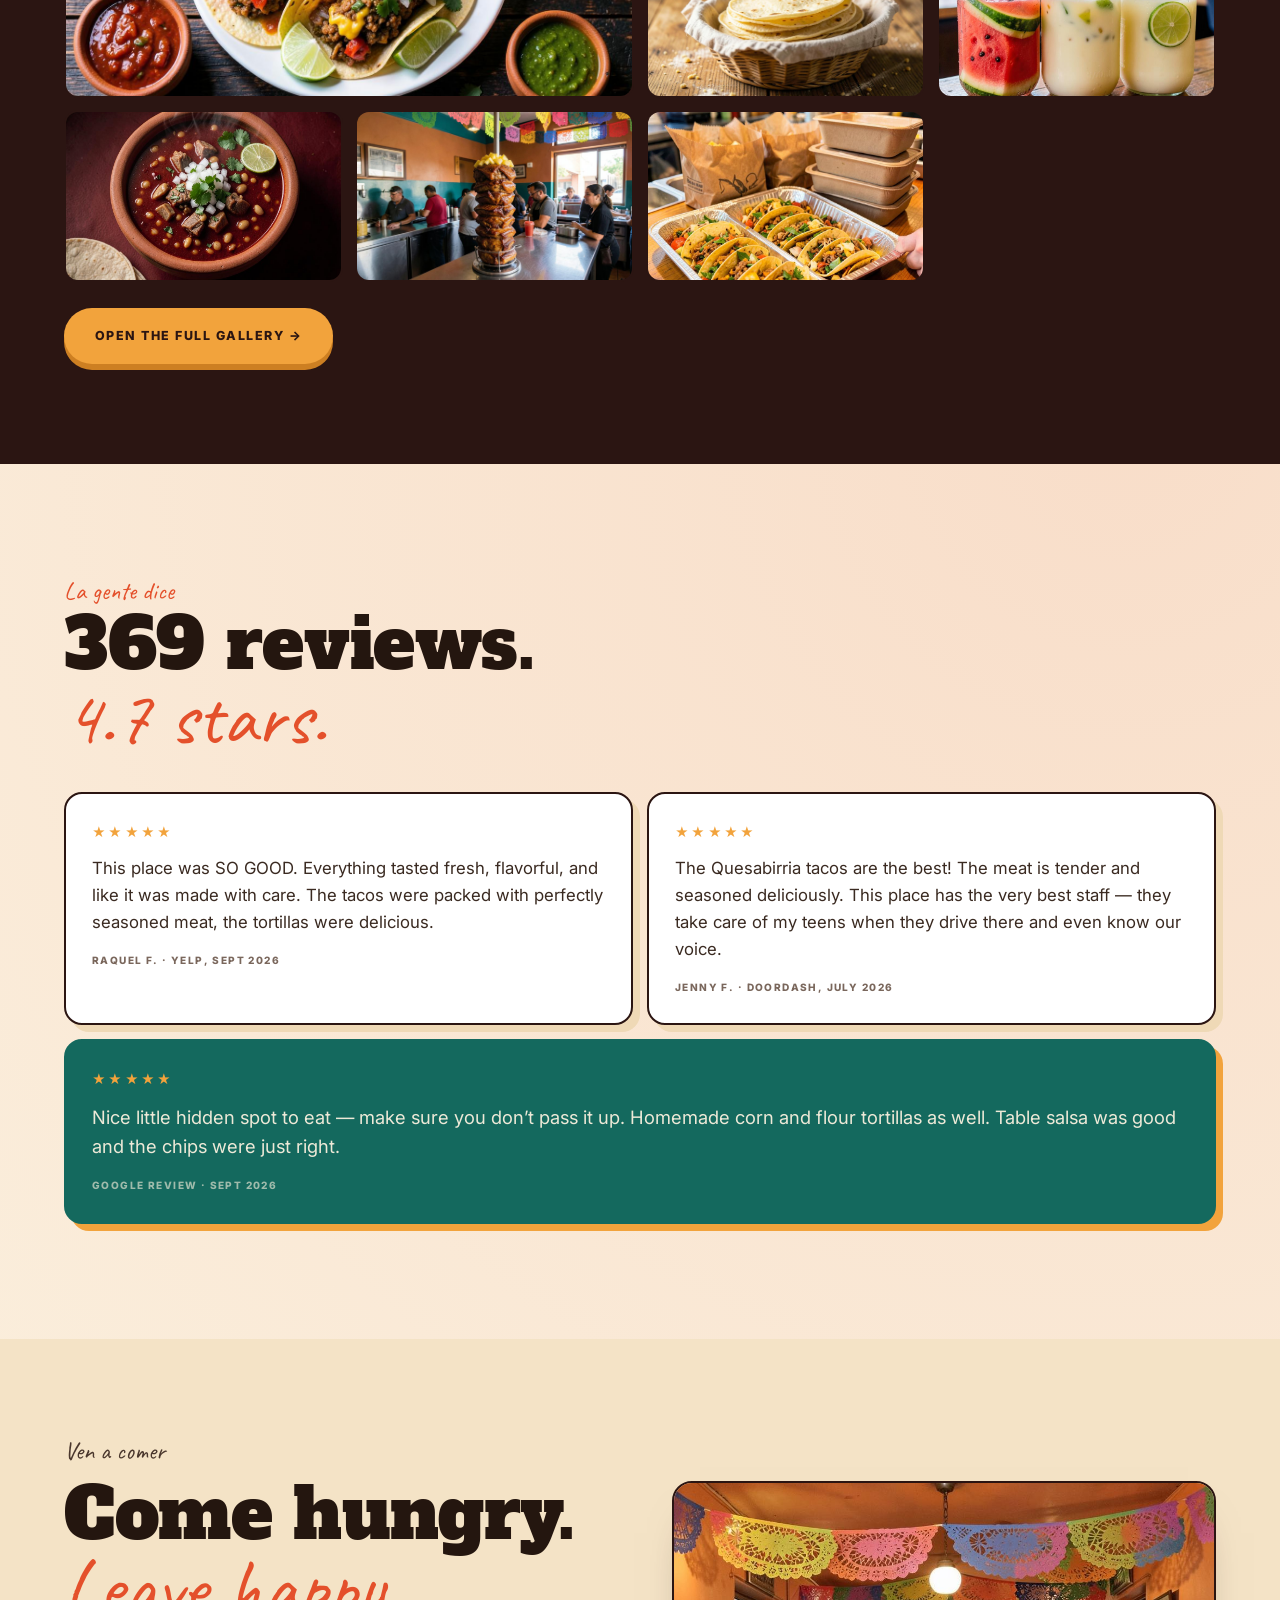
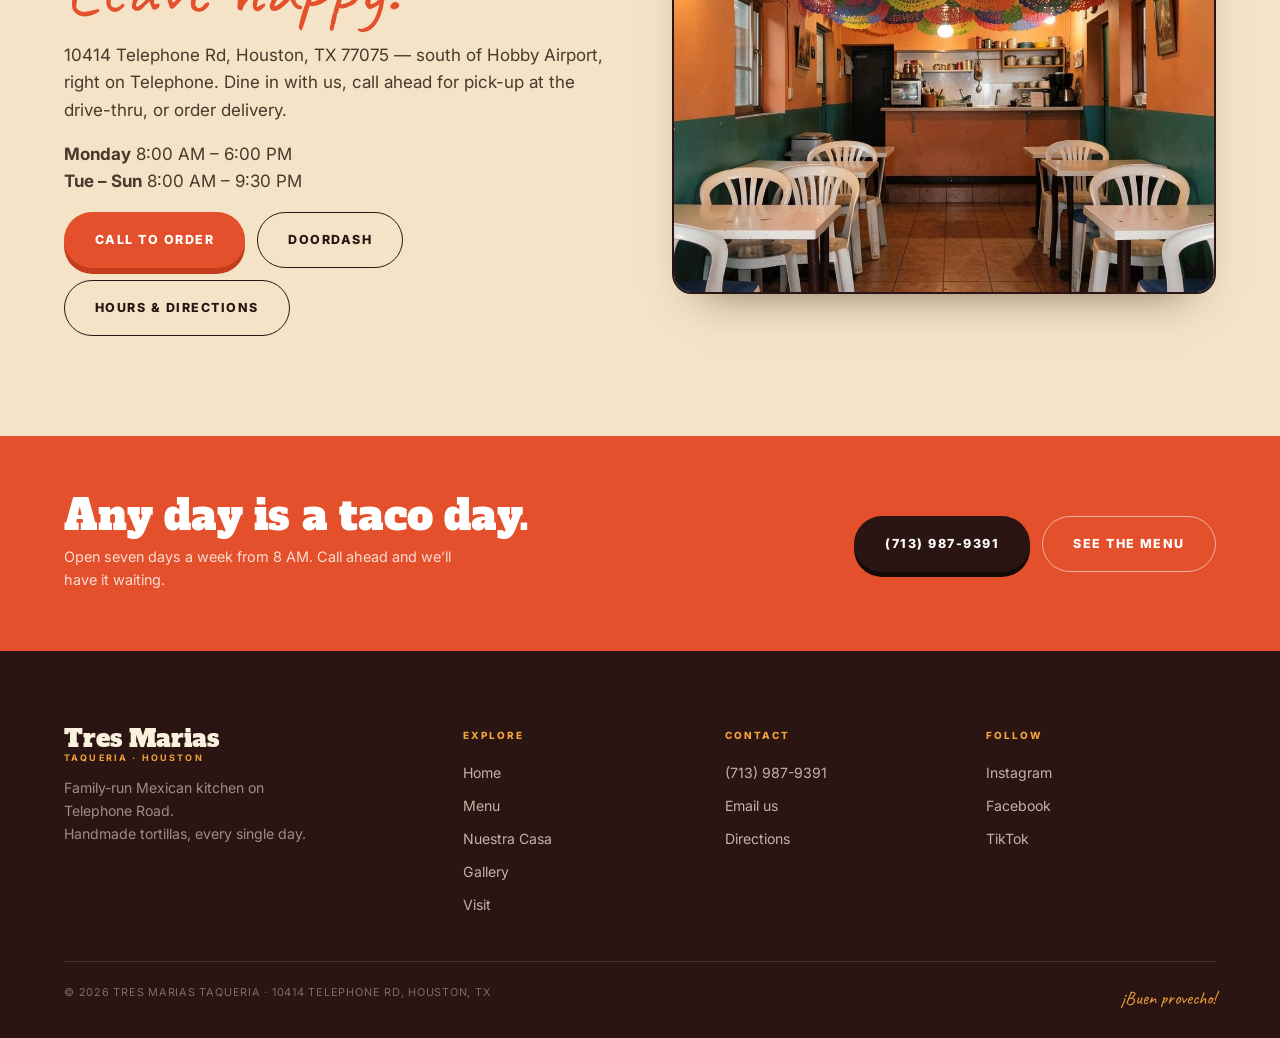
==== commit 8641c3bc: "Multi-page build with full photo set" ====
--- a/index.html
+++ b/index.html
@@ -6,23 +6,19 @@
 <title>Tres Marias Taqueria — Handmade Tortillas on Telephone Rd, Houston</title>
 <meta name="description" content="Tres Marias Taqueria is a mom &amp; pop Mexican kitchen on Telephone Road in Houston. Matamoros-style tacos, quesabirria, handmade corn and flour tortillas. 4.7 stars from 369 Google reviews.">
 <meta name="theme-color" content="#2b1512">
-<meta property="og:title" content="Tres Marias Taqueria — Houston, TX">
-<meta property="og:description" content="Matamoros-style tacos, quesabirria and tortillas made by hand every day. 4.7★ from 369 Google reviews.">
-<meta property="og:type" content="website">
 <link rel="preconnect" href="https://fonts.googleapis.com">
 <link rel="preconnect" href="https://fonts.gstatic.com" crossorigin>
 <link href="https://fonts.googleapis.com/css2?family=Alfa+Slab+One&family=Caveat:wght@600;700&family=Inter:wght@400;500;600;700;800&display=swap" rel="stylesheet">
 <link rel="stylesheet" href="styles.css">
+<link rel="stylesheet" href="pages.css">
 <link rel="icon" href="data:image/svg+xml,<svg xmlns='http://www.w3.org/2000/svg' viewBox='0 0 100 100'><rect width='100' height='100' rx='18' fill='%23e4502b'/><text y='72' x='50' text-anchor='middle' font-family='Georgia,serif' font-weight='bold' font-size='58' fill='%23fbf1df'>3</text></svg>">
 </head>
 <body>
 
-<!-- papel picado -->
 <div class="papel" aria-hidden="true">
   <svg viewBox="0 0 1200 42" preserveAspectRatio="none">
     <defs>
       <pattern id="pp" x="0" y="0" width="120" height="42" patternUnits="userSpaceOnUse">
-        <rect width="120" height="42" fill="none"/>
         <path d="M0 0h120v10l-10 8-10-8-10 8-10-8-10 8-10-8-10 8-10-8-10 8-10-8-10 8-10-8-10 8z" fill="currentColor"/>
         <circle cx="30" cy="27" r="4" fill="currentColor"/>
         <circle cx="90" cy="27" r="4" fill="currentColor"/>
@@ -33,17 +29,17 @@
   </svg>
 </div>
 
-<!-- ── NAV ─────────────────────────────────────────────── -->
 <header class="nav" id="nav">
-  <a class="brand" href="#top">
+  <a class="brand" href="index.html">
     <span class="brand__num">3</span>
     <span class="brand__txt">Tres Marias<em>Taqueria · Houston</em></span>
   </a>
   <nav class="nav__links" aria-label="Primary">
-    <a href="#story">Nuestra Casa</a>
-    <a href="#menu">Menu</a>
-    <a href="#reviews">Reviews</a>
-    <a href="#visit">Visit</a>
+    <a href="index.html" class="is-active">Home</a>
+    <a href="menu.html">Menu</a>
+    <a href="story.html">Nuestra Casa</a>
+    <a href="gallery.html">Gallery</a>
+    <a href="visit.html">Visit</a>
   </nav>
   <a class="btn btn--chili" href="tel:+17139879391">
     <svg viewBox="0 0 24 24" aria-hidden="true"><path d="M6.6 10.8a15.1 15.1 0 006.6 6.6l2.2-2.2a1 1 0 011.1-.2 11 11 0 003.4.6 1 1 0 011 1V20a1 1 0 01-1 1A17 17 0 013 4a1 1 0 011-1h3.4a1 1 0 011 1 11 11 0 00.6 3.4 1 1 0 01-.2 1z" fill="currentColor"/></svg>
@@ -53,16 +49,17 @@
 </header>
 
 <div class="sheet" id="sheet">
-  <a href="#story">Nuestra Casa</a>
-  <a href="#menu">Menu</a>
-  <a href="#reviews">Reviews</a>
-  <a href="#visit">Visit</a>
+  <a href="index.html" class="is-active">Home</a>
+  <a href="menu.html">Menu</a>
+  <a href="story.html">Nuestra Casa</a>
+  <a href="gallery.html">Gallery</a>
+  <a href="visit.html">Visit</a>
   <a class="sheet__cta" href="tel:+17139879391">Call to order →</a>
 </div>
 
-<main id="top">
-
-  <!-- ── HERO ──────────────────────────────────────────── -->
+<main>
+
+  <!-- HERO -->
   <section class="hero">
     <div class="hero__grid">
       <div class="hero__copy">
@@ -79,7 +76,7 @@
         </p>
         <div class="hero__cta reveal">
           <a class="btn btn--chili btn--lg" href="tel:+17139879391">Call to order</a>
-          <a class="btn btn--outline btn--lg" href="#menu">See the menu</a>
+          <a class="btn btn--outline btn--lg" href="menu.html">See the menu</a>
         </div>
         <ul class="hero__meta reveal">
           <li><b>4.7★</b><span>369 Google reviews</span></li>
@@ -87,7 +84,6 @@
           <li><b>8 AM</b><span>open daily til 9:30</span></li>
         </ul>
       </div>
-
       <div class="hero__art">
         <figure class="hero__img reveal">
           <img src="images/hero.jpg" alt="A spread of Mexican street tacos, quesabirria with consomé, salsa and handmade tortillas" loading="eager">
@@ -98,7 +94,6 @@
     </div>
   </section>
 
-  <!-- ── STRIP ─────────────────────────────────────────── -->
   <div class="strip" aria-hidden="true">
     <div class="strip__track">
       <span>Trompo al pastor</span><i>✺</i><span>Quesabirria</span><i>✺</i><span>Menudo</span><i>✺</i>
@@ -108,19 +103,11 @@
     </div>
   </div>
 
-  <!-- ── STORY ─────────────────────────────────────────── -->
-  <section class="story" id="story">
-    <div class="story__grid">
-      <div class="story__media">
-        <figure class="frame frame--tilt reveal">
-          <img src="images/tortillas.jpg" alt="Hands pressing a fresh corn tortilla onto a hot comal" loading="lazy">
-        </figure>
-        <figure class="frame frame--small reveal">
-          <img src="images/counter.jpg" alt="Al pastor trompo spinning at the counter of the taqueria" loading="lazy">
-        </figure>
-      </div>
-
-      <div class="story__copy">
+  <!-- STORY PREVIEW -->
+  <section class="psec psec--paper" id="story">
+    <div class="psec__inner split">
+      <figure class="split__media reveal"><img src="images/tortillas.jpg" alt="Hands pressing a fresh corn tortilla onto a hot comal" loading="lazy"></figure>
+      <div class="split__body">
         <p class="kicker reveal">Nuestra casa</p>
         <h2 class="h2 reveal">Three Marias,<br><em>one kitchen.</em></h2>
         <p class="reveal">
@@ -129,89 +116,73 @@
           starts with the tortilla: corn pressed and cooked on the comal, flour rolled
           by hand, both made the same day you eat them.
         </p>
-        <p class="reveal">
-          From there it’s Matamoros cooking — trompo al pastor carved to order,
-          quesabirria with consomé for dipping, gorditas, sopes, huaraches, tortas big
-          enough to share, and menudo when the weekend calls for it. Breakfast starts
-          at eight, so yes, you can have tacos on the way to the airport.
-        </p>
-
         <div class="facts reveal">
           <div class="fact"><b>4.7★</b><span>369 Google reviews</span></div>
           <div class="fact"><b>9.4k</b><span>Instagram followers</span></div>
           <div class="fact"><b>7 days</b><span>open every week</span></div>
         </div>
-      </div>
-    </div>
-  </section>
-
-  <!-- ── MENU ──────────────────────────────────────────── -->
-  <section class="menu" id="menu">
-    <div class="menu__head">
-      <p class="kicker kicker--light reveal">La carta</p>
-      <h2 class="h2 h2--light reveal">What we’re<br><em>serving today.</em></h2>
-      <p class="menu__note reveal">
-        A taste of the menu. Everything is made to order — call ahead for pick-up,
-        or find us on DoorDash.
-      </p>
-    </div>
-
-    <div class="menu__grid">
-      <div class="menu__col reveal">
-        <h3>Tacos &amp; Birria</h3>
-        <ul>
-          <li><span class="d"><b>Quesabirria</b><small>Four birria tacos, griddled with cheese, consomé for dipping</small></span><span class="p">$13.99</span></li>
-          <li><span class="d"><b>Tacos de Pastor</b><small>Trompo, pineapple, cilantro, onion, handmade tortilla</small></span><span class="p">$12.99</span></li>
-          <li><span class="d"><b>Birria Tacos</b><small>Slow-braised beef, onion, cilantro, lime</small></span><span class="p">$13.99</span></li>
-          <li><span class="d"><b>Flautas de Pollo</b><small>Crisp rolled chicken taquitos, crema, salsa, queso</small></span><span class="p">$12.99</span></li>
-        </ul>
-      </div>
-
-      <div class="menu__col reveal">
-        <h3>Platos</h3>
-        <ul>
-          <li><span class="d"><b>Parrillada</b><small>For the table — grilled meats, tortillas, all the fixings</small></span><span class="p">$19.99</span></li>
-          <li><span class="d"><b>Burrito</b><small>Rice, beans, your choice of meat, folded and griddled</small></span><span class="p">$12.99</span></li>
-          <li><span class="d"><b>Quesadilla Grande</b><small>Loaded and melted, with salsa and crema</small></span><span class="p">$12.99</span></li>
-          <li><span class="d"><b>Menudo</b><small>Weekend tradition, served hot with all the sides</small></span><span class="p">Ask</span></li>
-        </ul>
-      </div>
-
-      <div class="menu__col reveal">
-        <h3>Tortas &amp; Antojitos</h3>
-        <ul>
-          <li><span class="d"><b>Fajita Torta</b><small>Our #12 — stacked on a toasted roll</small></span><span class="p">Ask</span></li>
-          <li><span class="d"><b>Gorditas</b><small>Thick, griddled, stuffed to order</small></span><span class="p">Ask</span></li>
-          <li><span class="d"><b>Sopes &amp; Huaraches</b><small>Hand-formed masa, beans, salsa, queso</small></span><span class="p">Ask</span></li>
-          <li><span class="d"><b>Pechuga Empanizada</b><small>Breaded chicken plate with rice and beans</small></span><span class="p">Ask</span></li>
-        </ul>
-      </div>
-
-      <div class="menu__col reveal">
-        <h3>Desayuno &amp; Bebidas</h3>
-        <ul>
-          <li><span class="d"><b>Huevos al Gusto</b><small>Rancheros, a la mexicana, or con jamón</small></span><span class="p">Ask</span></li>
-          <li><span class="d"><b>Chilaquiles</b><small>Red or green, with crema and queso fresco</small></span><span class="p">Ask</span></li>
-          <li><span class="d"><b>Aguas Frescas</b><small>Made in-house — ask what’s fresh today</small></span><span class="p">Ask</span></li>
-          <li><span class="d"><b>Cafecito</b><small>The way it should be</small></span><span class="p">Ask</span></li>
-        </ul>
-      </div>
-    </div>
-
-    <div class="menu__foot reveal">
-      <a class="btn btn--marigold btn--lg" href="tel:+17139879391">Call (713) 987-9391</a>
-      <a class="btn btn--ghost btn--lg" href="https://www.doordash.com/store/taqueria-tres-marias-23657611" target="_blank" rel="noopener">Order on DoorDash</a>
-      <p>Prices are from our current online menu and can change — call us for today’s specials.</p>
-    </div>
-  </section>
-
-  <!-- ── REVIEWS ───────────────────────────────────────── -->
-  <section class="reviews" id="reviews">
+        <p style="margin-top:24px"><a class="btn btn--outline btn--lg" href="story.html">Our story →</a></p>
+      </div>
+    </div>
+  </section>
+
+  <!-- MENU TILES -->
+  <section class="psec psec--paper2">
+    <div class="psec__inner">
+      <div class="psec__head">
+        <p class="kicker reveal">La carta</p>
+        <h2 class="h2 reveal">Start with these.</h2>
+        <p class="psec__lead reveal">Three plates people order again and again. The full menu — tacos, platos, tortas, breakfast — is one tap away.</p>
+      </div>
+      <div class="tilegrid">
+        <a class="tile reveal" href="menu.html">
+          <img src="images/pastor.jpg" alt="Tacos al pastor with pineapple, cilantro and onion" loading="lazy">
+          <span class="tile__txt"><b>Tacos al Pastor</b><small>Trompo carved to order, pineapple, cilantro, onion</small><span class="tile__price">$12.99</span></span>
+        </a>
+        <a class="tile reveal" href="menu.html">
+          <img src="images/birria.jpg" alt="Quesabirria tacos with a cup of consomé" loading="lazy">
+          <span class="tile__txt"><b>Quesabirria</b><small>Four griddled tacos with consomé for dipping</small><span class="tile__price">$13.99</span></span>
+        </a>
+        <a class="tile reveal" href="menu.html">
+          <img src="images/gorditas.jpg" alt="Gorditas with beans, salsa, queso fresco and crema" loading="lazy">
+          <span class="tile__txt"><b>Gorditas</b><small>Hand-formed masa, stuffed and griddled to order</small><span class="tile__price">Ask</span></span>
+        </a>
+      </div>
+      <div style="margin-top:26px">
+        <a class="btn btn--chili btn--lg" href="menu.html">See the full menu →</a>
+      </div>
+    </div>
+  </section>
+
+  <!-- GALLERY PREVIEW -->
+  <section class="psec psec--dark">
+    <div class="psec__inner">
+      <div class="psec__head">
+        <p class="kicker kicker--light reveal">La comida</p>
+        <h2 class="h2 h2--light reveal">Have a look<br><em>at the food.</em></h2>
+      </div>
+      <div class="gallery reveal">
+        <a class="gallery__item gallery__item--big" href="images/hero.jpg" data-lightbox><img src="images/hero.jpg" alt="Taco spread on a wooden table" loading="lazy"></a>
+        <a class="gallery__item" href="images/pastor.jpg" data-lightbox><img src="images/pastor.jpg" alt="Tacos al pastor" loading="lazy"></a>
+        <a class="gallery__item" href="images/birria.jpg" data-lightbox><img src="images/birria.jpg" alt="Quesabirria with consomé" loading="lazy"></a>
+        <a class="gallery__item" href="images/basket.jpg" data-lightbox><img src="images/basket.jpg" alt="Stack of handmade corn tortillas in a basket" loading="lazy"></a>
+        <a class="gallery__item" href="images/drinks.jpg" data-lightbox><img src="images/drinks.jpg" alt="Aguas frescas in glass jars" loading="lazy"></a>
+        <a class="gallery__item" href="images/menudo.jpg" data-lightbox><img src="images/menudo.jpg" alt="Bowl of menudo with garnishes" loading="lazy"></a>
+        <a class="gallery__item" href="images/counter.jpg" data-lightbox><img src="images/counter.jpg" alt="Al pastor trompo at the counter" loading="lazy"></a>
+        <a class="gallery__item" href="images/takeout.jpg" data-lightbox><img src="images/takeout.jpg" alt="A large takeout order ready to go" loading="lazy"></a>
+      </div>
+      <div style="margin-top:26px">
+        <a class="btn btn--marigold btn--lg" href="gallery.html">Open the full gallery →</a>
+      </div>
+    </div>
+  </section>
+
+  <!-- REVIEWS -->
+  <section class="reviews">
     <div class="reviews__head">
       <p class="kicker reveal">La gente dice</p>
       <h2 class="h2 reveal">369 reviews.<br><em>4.7 stars.</em></h2>
     </div>
-
     <div class="review-grid">
       <blockquote class="review reveal">
         <div class="review__stars">★★★★★</div>
@@ -229,81 +200,35 @@
         <footer>Google review · Sept 2026</footer>
       </blockquote>
     </div>
-
-    <div class="reviews__cta reveal">
-      <a class="btn btn--outline btn--lg" href="https://www.google.com/maps/search/?api=1&amp;query=Taqueria+Tres+Marias+10414+Telephone+Rd+Houston+TX" target="_blank" rel="noopener">Read all 369 reviews →</a>
-    </div>
-  </section>
-
-  <!-- ── VISIT ─────────────────────────────────────────── -->
-  <section class="visit" id="visit">
-    <div class="visit__grid">
-      <div>
+  </section>
+
+  <!-- ORDER -->
+  <section class="psec psec--paper2">
+    <div class="psec__inner split">
+      <div class="split__body">
         <p class="kicker reveal">Ven a comer</p>
         <h2 class="h2 reveal">Come hungry.<br><em>Leave happy.</em></h2>
-
-        <div class="visit__block reveal">
-          <h3>Where</h3>
-          <p>10414 Telephone Rd<br>Houston, TX 77075</p>
-          <a class="arrow-link" href="https://www.google.com/maps/search/?api=1&amp;query=Taqueria+Tres+Marias+10414+Telephone+Rd+Houston+TX" target="_blank" rel="noopener">Get directions →</a>
+        <p class="reveal">10414 Telephone Rd, Houston, TX 77075 — south of Hobby Airport, right on Telephone. Dine in with us, call ahead for pick-up at the drive-thru, or order delivery.</p>
+        <p class="reveal"><strong>Monday</strong> 8:00 AM – 6:00 PM<br><strong>Tue – Sun</strong> 8:00 AM – 9:30 PM</p>
+        <div style="display:flex;flex-wrap:wrap;gap:12px;margin-top:6px">
+          <a class="btn btn--chili btn--lg" href="tel:+17139879391">Call to order</a>
+          <a class="btn btn--outline btn--lg" href="https://www.doordash.com/store/taqueria-tres-marias-23657611" target="_blank" rel="noopener">DoorDash</a>
+          <a class="btn btn--outline btn--lg" href="visit.html">Hours &amp; directions</a>
         </div>
-
-        <div class="visit__block reveal">
-          <h3>Call</h3>
-          <p><a href="tel:+17139879391">(713) 987-9391</a><br><a href="mailto:tresmariasmexico7@gmail.com">tresmariasmexico7@gmail.com</a></p>
-        </div>
-
-        <div class="visit__block reveal">
-          <h3>Hours</h3>
-          <table class="hours">
-            <tr><th>Monday</th><td>8:00 AM – 6:00 PM</td></tr>
-            <tr><th>Tue – Sun</th><td>8:00 AM – 9:30 PM</td></tr>
-          </table>
-          <p class="hours__note">Hours can shift on holidays — a quick call always confirms it.</p>
-        </div>
-      </div>
-
-      <aside class="order-card reveal">
-        <span class="order-card__tag">Dine-in · Takeout · Delivery</span>
-        <h3>Order in 30 seconds.</h3>
-        <p>Call us and we’ll have it hot and ready at the counter. Prefer delivery? Find us on DoorDash.</p>
-        <a class="btn btn--chili btn--lg btn--full" href="tel:+17139879391">Call to order</a>
-        <a class="btn btn--outline btn--lg btn--full" href="https://www.doordash.com/store/taqueria-tres-marias-23657611" target="_blank" rel="noopener">DoorDash</a>
-        <div class="order-card__social">
-          <a href="https://www.instagram.com/tres_marias_taqueria" target="_blank" rel="noopener">Instagram</a>
-          <a href="https://www.facebook.com/TresMariasMatamoros" target="_blank" rel="noopener">Facebook</a>
-          <a href="https://www.tiktok.com/@taqueriatresmarias1" target="_blank" rel="noopener">TikTok</a>
-        </div>
-      </aside>
-    </div>
-  </section>
-
-  <!-- ── FAQ ───────────────────────────────────────────── -->
-  <section class="faq">
-    <div class="faq__inner">
-      <p class="kicker reveal">Preguntas</p>
-      <h2 class="h2 reveal">Good to know.</h2>
-      <div class="faq__list">
-        <details class="reveal">
-          <summary>Are the tortillas really handmade?</summary>
-          <p>Yes — corn tortillas pressed and cooked on the comal, flour tortillas rolled by hand. It’s the part of the meal we’re proudest of.</p>
-        </details>
-        <details class="reveal">
-          <summary>Do you take call-in orders?</summary>
-          <p>We do. Call <a href="tel:+17139879391">(713) 987-9391</a>, tell us what you want, and we’ll have it waiting at the counter.</p>
-        </details>
-        <details class="reveal">
-          <summary>Is there delivery?</summary>
-          <p>Yes, through <a href="https://www.doordash.com/store/taqueria-tres-marias-23657611" target="_blank" rel="noopener">DoorDash</a>. For the best version of everything, come sit down with us.</p>
-        </details>
-        <details class="reveal">
-          <summary>When do you serve menudo?</summary>
-          <p>Menudo is a weekend tradition here. Call ahead on the day you’re coming and we’ll tell you exactly what’s in the pot.</p>
-        </details>
-        <details class="reveal">
-          <summary>Where exactly are you?</summary>
-          <p>10414 Telephone Rd, Houston, TX 77075 — south of Hobby Airport, right on Telephone. <a href="https://www.google.com/maps/search/?api=1&amp;query=Taqueria+Tres+Marias+10414+Telephone+Rd+Houston+TX" target="_blank" rel="noopener">Open the map</a>.</p>
-        </details>
+      </div>
+      <figure class="split__media reveal"><img src="images/interior.jpg" alt="Warm, colorful interior of the taqueria with papel picado overhead" loading="lazy"></figure>
+    </div>
+  </section>
+
+  <section class="band">
+    <div class="band__inner">
+      <div>
+        <h2>Any day is a taco day.</h2>
+        <p>Open seven days a week from 8 AM. Call ahead and we’ll have it waiting.</p>
+      </div>
+      <div class="band__actions">
+        <a class="btn btn--chili btn--lg" href="tel:+17139879391">(713) 987-9391</a>
+        <a class="btn btn--ghost btn--lg" href="menu.html">See the menu</a>
       </div>
     </div>
   </section>
@@ -317,10 +242,11 @@
     </div>
     <div class="footer__col">
       <h4>Explore</h4>
-      <a href="#story">Nuestra Casa</a>
-      <a href="#menu">Menu</a>
-      <a href="#reviews">Reviews</a>
-      <a href="#visit">Visit</a>
+      <a href="index.html">Home</a>
+      <a href="menu.html">Menu</a>
+      <a href="story.html">Nuestra Casa</a>
+      <a href="gallery.html">Gallery</a>
+      <a href="visit.html">Visit</a>
     </div>
     <div class="footer__col">
       <h4>Contact</h4>
@@ -341,6 +267,7 @@
   </div>
 </footer>
 
+<div class="lightbox" id="lightbox"><button class="lightbox__close" aria-label="Close">×</button><img alt=""></div>
 <script src="script.js"></script>
 </body>
 </html>
--- a/pages.css
+++ b/pages.css
@@ -0,0 +1,219 @@
+/* ============================================================
+   TRES MARIAS — inner pages, galleries, lightbox
+   ============================================================ */
+
+.nav__links a.is-active{color:var(--chili)}
+.nav__links a.is-active::after{width:100%}
+.sheet a.is-active{color:var(--marigold)}
+
+/* ── page hero ─────────────────────────────────────────── */
+.pagehero{
+  position:relative;background:var(--plum);color:var(--paper);
+  padding:clamp(130px,16vh,186px) var(--pad) clamp(52px,7vw,86px);
+  overflow:hidden;isolation:isolate;
+}
+.pagehero__bg{position:absolute;inset:0;z-index:-2}
+.pagehero__bg img{width:100%;height:100%;object-fit:cover;opacity:.42;filter:saturate(1.05)}
+.pagehero::after{
+  content:"";position:absolute;inset:0;z-index:-1;
+  background:
+    radial-gradient(80% 70% at 12% 8%,rgba(43,21,18,.5),transparent 72%),
+    linear-gradient(180deg,rgba(43,21,18,.68) 0%,rgba(43,21,18,.86) 60%,var(--plum) 100%);
+}
+.pagehero__inner{max-width:var(--max);margin:0 auto}
+.crumb{
+  display:flex;align-items:center;gap:8px;flex-wrap:wrap;
+  font-size:.65rem;font-weight:800;letter-spacing:.18em;text-transform:uppercase;
+  color:rgba(251,241,223,.5);margin:0 0 16px;
+}
+.crumb a:hover{color:var(--marigold)}
+.crumb span{color:var(--marigold)}
+.pagehero h1{font-size:clamp(2.1rem,7vw,4.8rem);line-height:1;margin:0 0 18px;color:var(--paper)}
+.pagehero h1 em{font-style:normal;font-family:var(--font-script);font-size:1.1em;color:var(--marigold);font-weight:700}
+.pagehero__lede{max-width:56ch;color:rgba(251,241,223,.78);margin:0;font-size:clamp(.98rem,1.4vw,1.08rem)}
+.pagehero__meta{
+  list-style:none;display:flex;flex-wrap:wrap;gap:9px 24px;margin:24px 0 0;padding:0;
+  font-size:.66rem;font-weight:800;letter-spacing:.13em;text-transform:uppercase;
+  color:rgba(251,241,223,.6);
+}
+.pagehero__meta li{display:flex;align-items:center;gap:8px}
+.pagehero__meta li::before{content:"✺";color:var(--marigold);font-size:.9em}
+
+/* ── sections ──────────────────────────────────────────── */
+.psec{padding:clamp(54px,8vw,100px) var(--pad)}
+.psec--paper{background:var(--paper)}
+.psec--paper2{background:var(--paper-2)}
+.psec--dark{background:var(--plum);color:var(--paper)}
+.psec__inner{max-width:var(--max);margin:0 auto}
+.psec__head{max-width:64ch;margin-bottom:clamp(26px,4vw,44px)}
+.psec__head .h2{margin-bottom:14px}
+.psec__lead{color:#4a372d;margin:0}
+.psec--dark .psec__lead{color:rgba(251,241,223,.66)}
+
+/* ── split ─────────────────────────────────────────────── */
+.split{display:grid;grid-template-columns:1fr 1fr;gap:clamp(28px,5vw,68px);align-items:center}
+.split__media{margin:0;border-radius:20px;overflow:hidden;border:2.5px solid var(--plum);box-shadow:0 24px 44px -28px rgba(43,21,18,.6)}
+.split__media img{width:100%;height:clamp(260px,32vw,420px);object-fit:cover;transition:transform 1s var(--ease)}
+.split__media:hover img{transform:scale(1.04)}
+.split__body p{color:#4a372d;margin:0 0 16px;max-width:52ch}
+.psec--dark .split__body p{color:rgba(251,241,223,.75)}
+.psec--dark .split__media{border-color:var(--marigold)}
+.split__body .h2{margin-bottom:16px}
+
+/* ── tiles ─────────────────────────────────────────────── */
+.tilegrid{display:grid;grid-template-columns:repeat(3,1fr);gap:14px}
+.tile{
+  position:relative;display:block;border-radius:18px;overflow:hidden;
+  aspect-ratio:4/5;border:2.5px solid var(--plum);
+  box-shadow:8px 8px 0 var(--paper-3);
+  transition:transform .4s var(--ease),box-shadow .4s;
+  background:var(--plum);
+}
+.tile:hover{transform:translate(-3px,-3px);box-shadow:11px 11px 0 var(--marigold)}
+.tile img{width:100%;height:100%;object-fit:cover;transition:transform .9s var(--ease)}
+.tile:hover img{transform:scale(1.06)}
+.tile::after{
+  content:"";position:absolute;inset:0;
+  background:linear-gradient(180deg,rgba(43,21,18,0) 38%,rgba(43,21,18,.88) 100%);
+}
+.tile__txt{position:absolute;left:18px;right:18px;bottom:16px;z-index:2;color:var(--paper)}
+.tile__txt b{display:block;font-family:var(--font-display);font-size:clamp(1rem,1.7vw,1.3rem);line-height:1.05}
+.tile__txt small{display:block;margin-top:6px;font-size:.76rem;color:rgba(251,241,223,.75);line-height:1.4}
+.tile__price{
+  display:inline-block;margin-top:9px;padding:4px 11px;border-radius:999px;
+  background:var(--marigold);color:#2b1512;
+  font-family:var(--font-display);font-size:.72rem;letter-spacing:.04em;
+}
+
+/* ── gallery ───────────────────────────────────────────── */
+.gallery{display:grid;grid-template-columns:repeat(4,1fr);grid-auto-rows:172px;gap:12px}
+.gallery__item{
+  position:relative;display:block;overflow:hidden;border-radius:14px;
+  background:var(--plum);cursor:zoom-in;border:2px solid var(--plum);
+}
+.gallery__item img{width:100%;height:100%;object-fit:cover;transition:transform .9s var(--ease),opacity .4s}
+.gallery__item:hover img{transform:scale(1.07);opacity:.93}
+.gallery__item--w2{grid-column:span 2}
+.gallery__item--h2{grid-row:span 2}
+.gallery__item--big{grid-column:span 2;grid-row:span 2}
+
+.lightbox{
+  position:fixed;inset:0;z-index:90;background:rgba(30,13,11,.95);
+  display:flex;align-items:center;justify-content:center;padding:5vh 4vw;
+  opacity:0;pointer-events:none;transition:opacity .3s;
+}
+.lightbox.is-open{opacity:1;pointer-events:auto}
+.lightbox img{max-width:100%;max-height:88vh;border-radius:14px;border:3px solid var(--paper)}
+.lightbox__close{
+  position:absolute;top:16px;right:20px;color:var(--paper);
+  font-size:2rem;line-height:1;background:none;border:0;cursor:pointer;padding:8px;
+}
+.lightbox__close:hover{color:var(--marigold)}
+
+/* ── menu cards (menu page) ─────────────────────────────── */
+.mcards{display:grid;grid-template-columns:1fr 1fr;gap:16px}
+.mcard{
+  display:grid;grid-template-columns:150px 1fr;gap:0;
+  background:#fff;border:2.5px solid var(--plum);border-radius:18px;
+  overflow:hidden;box-shadow:7px 7px 0 var(--paper-3);
+  transition:transform .35s var(--ease),box-shadow .35s;
+}
+.mcard:hover{transform:translate(-2px,-2px);box-shadow:9px 9px 0 var(--marigold)}
+.mcard__img{position:relative;overflow:hidden;background:var(--plum)}
+.mcard__img img{width:100%;height:100%;object-fit:cover;transition:transform .8s var(--ease)}
+.mcard:hover .mcard__img img{transform:scale(1.07)}
+.mcard__body{padding:20px 22px}
+.mcard__body h3{font-size:1rem;letter-spacing:.1em;text-transform:uppercase;margin:0 0 4px;color:var(--plum)}
+.mcard__body p{margin:0;font-size:.82rem;color:#5a463a;line-height:1.5}
+.mcard__price{
+  display:inline-block;margin-top:10px;
+  font-family:var(--font-display);font-size:.82rem;color:var(--chili);
+}
+
+/* ── steps ─────────────────────────────────────────────── */
+.steps{display:grid;grid-template-columns:repeat(3,1fr);gap:14px;counter-reset:s}
+.step{
+  position:relative;padding:26px 22px;border-radius:16px;
+  background:#fff;border:2px solid var(--plum);box-shadow:6px 6px 0 var(--paper-3);
+}
+.step::before{
+  counter-increment:s;content:counter(s,decimal-leading-zero);
+  font-family:var(--font-display);font-size:.8rem;color:var(--chili);
+  display:block;margin-bottom:10px;
+}
+.step h3{font-family:var(--font-display);font-size:1rem;margin:0 0 8px;color:var(--plum);text-transform:uppercase}
+.step p{font-size:.84rem;color:#5a463a;margin:0}
+
+/* ── quotes / big pull ─────────────────────────────────── */
+.pull{
+  max-width:900px;margin:0 auto;text-align:center;
+  font-family:var(--font-script);font-size:clamp(1.5rem,3.4vw,2.4rem);
+  line-height:1.3;color:var(--plum);
+}
+.pull span{display:block;margin-top:14px;font-family:var(--font-body);font-size:.64rem;
+  font-weight:800;letter-spacing:.16em;text-transform:uppercase;color:var(--muted)}
+.psec--dark .pull{color:var(--paper)}
+.psec--dark .pull span{color:rgba(251,241,223,.5)}
+
+/* ── band ──────────────────────────────────────────────── */
+.band{background:var(--chili);color:#fff;padding:clamp(38px,6vw,60px) var(--pad)}
+.band__inner{max-width:var(--max);margin:0 auto;display:flex;flex-wrap:wrap;align-items:center;justify-content:space-between;gap:22px}
+.band h2{font-size:clamp(1.5rem,3.6vw,2.6rem);color:#fff;margin:0}
+.band p{margin:8px 0 0;font-size:.9rem;color:rgba(255,255,255,.8);max-width:44ch}
+.band__actions{display:flex;flex-wrap:wrap;gap:12px}
+.band .btn--chili{background:var(--plum);box-shadow:0 5px 0 #140a08}
+.band .btn--ghost{border-color:rgba(255,255,255,.55);color:#fff}
+.band .btn--ghost:hover{border-color:#fff;color:#fff;background:rgba(255,255,255,.1)}
+
+/* ── info cards ────────────────────────────────────────── */
+.infocards{display:grid;grid-template-columns:repeat(3,1fr);gap:14px}
+.infocard{padding:24px;border-radius:16px;background:#fff;border:2px solid var(--plum);box-shadow:6px 6px 0 var(--paper-3)}
+.infocard h3{font-family:var(--font-body);font-size:.66rem;font-weight:800;letter-spacing:.18em;text-transform:uppercase;color:var(--chili);margin:0 0 8px}
+.infocard p{margin:0;font-size:.9rem;color:#4a372d}
+.infocard a{text-decoration:underline;text-decoration-color:rgba(228,80,43,.45);text-underline-offset:3px}
+
+/* ── FAQ ───────────────────────────────────────────────── */
+.psec .faq__list{border-top:2px solid var(--plum);max-width:940px}
+.faq__list details{border-bottom:2px solid var(--plum)}
+.faq__list summary{
+  display:flex;justify-content:space-between;align-items:center;gap:18px;
+  padding:20px 2px;cursor:pointer;list-style:none;
+  font-family:var(--font-display);font-size:clamp(.95rem,1.7vw,1.12rem);
+  color:var(--plum);transition:color .3s;
+}
+.faq__list summary::-webkit-details-marker{display:none}
+.faq__list summary::after{
+  content:"+";font-family:var(--font-body);font-weight:400;font-size:1.5rem;
+  color:var(--chili);transition:transform .35s var(--ease);line-height:1;
+}
+.faq__list details[open] summary{color:var(--chili)}
+.faq__list details[open] summary::after{transform:rotate(45deg)}
+.faq__list details p{margin:0 0 22px;color:#4a372d;max-width:64ch}
+.faq__list details p a{color:var(--chili);text-decoration:underline;text-underline-offset:3px}
+.psec--dark .faq__list{border-color:rgba(251,241,223,.25)}
+.psec--dark .faq__list details{border-color:rgba(251,241,223,.25)}
+.psec--dark .faq__list summary{color:var(--paper)}
+.psec--dark .faq__list summary::after{color:var(--marigold)}
+.psec--dark .faq__list details[open] summary{color:var(--marigold)}
+.psec--dark .faq__list details p{color:rgba(251,241,223,.75)}
+.psec--dark .faq__list details p a{color:var(--marigold)}
+
+/* ── responsive ────────────────────────────────────────── */
+@media (max-width:1000px){
+  .tilegrid{grid-template-columns:repeat(2,1fr)}
+  .mcards{grid-template-columns:1fr}
+  .gallery{grid-template-columns:repeat(3,1fr);grid-auto-rows:150px}
+  .steps{grid-template-columns:1fr}
+  .infocards{grid-template-columns:1fr}
+}
+@media (max-width:760px){
+  .split{grid-template-columns:1fr}
+  .gallery{grid-template-columns:repeat(2,1fr);grid-auto-rows:140px}
+  .mcard{grid-template-columns:1fr}
+  .mcard__img{height:170px}
+  .band__inner{flex-direction:column;align-items:flex-start}
+}
+@media (max-width:560px){
+  .pagehero{padding-top:120px}
+  .tilegrid{gap:10px}
+}
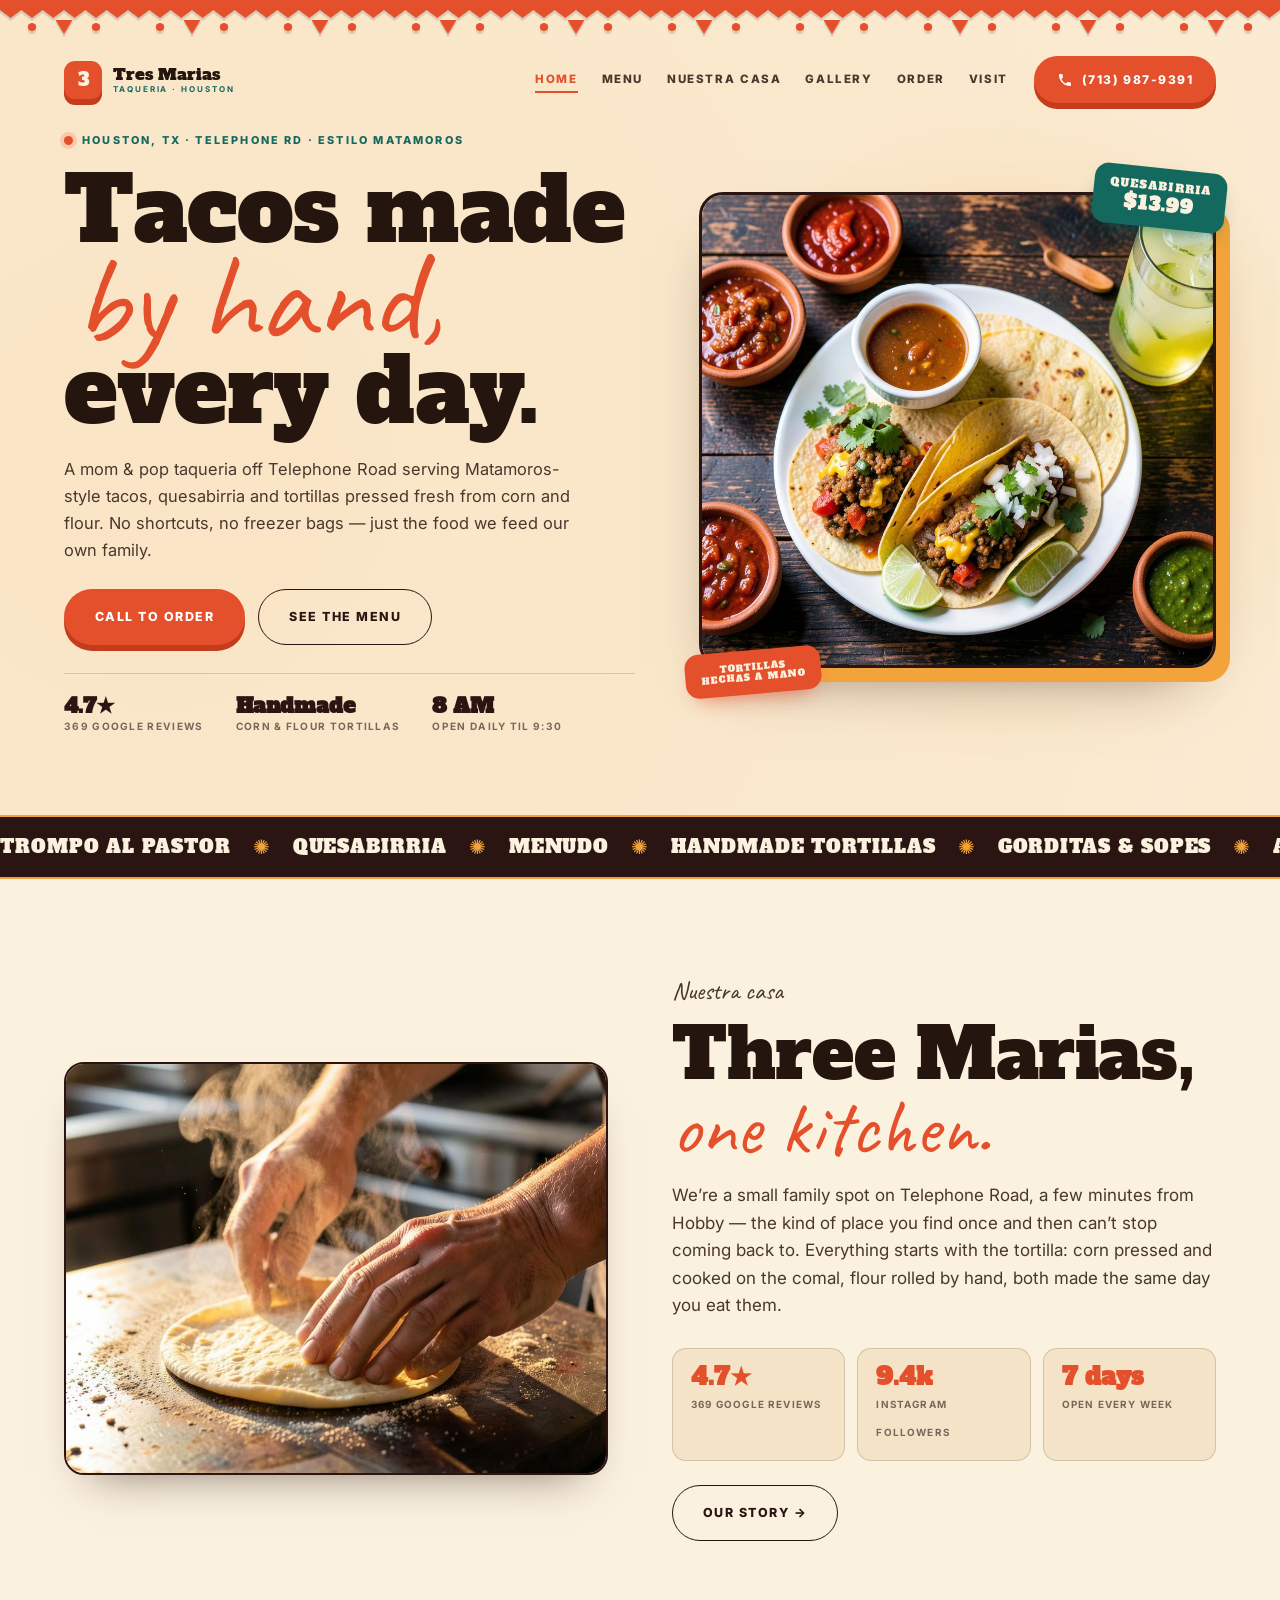
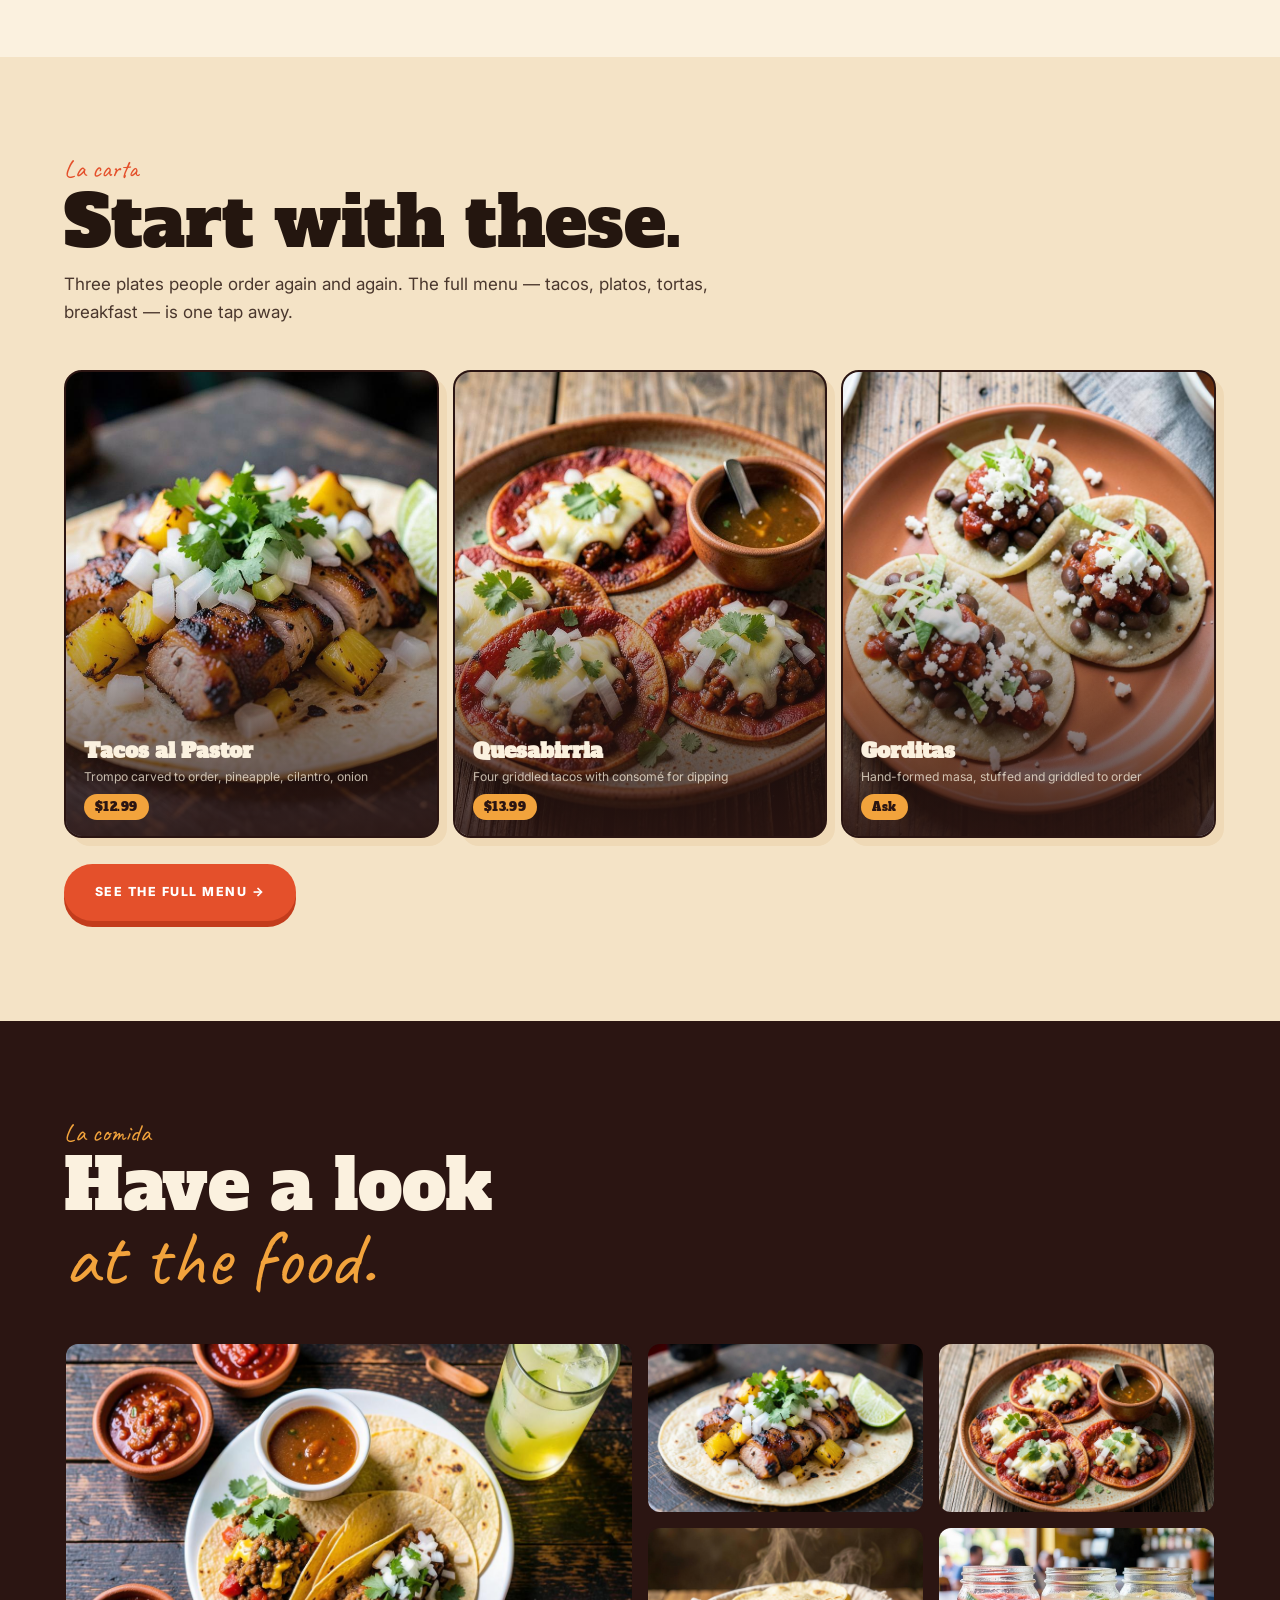
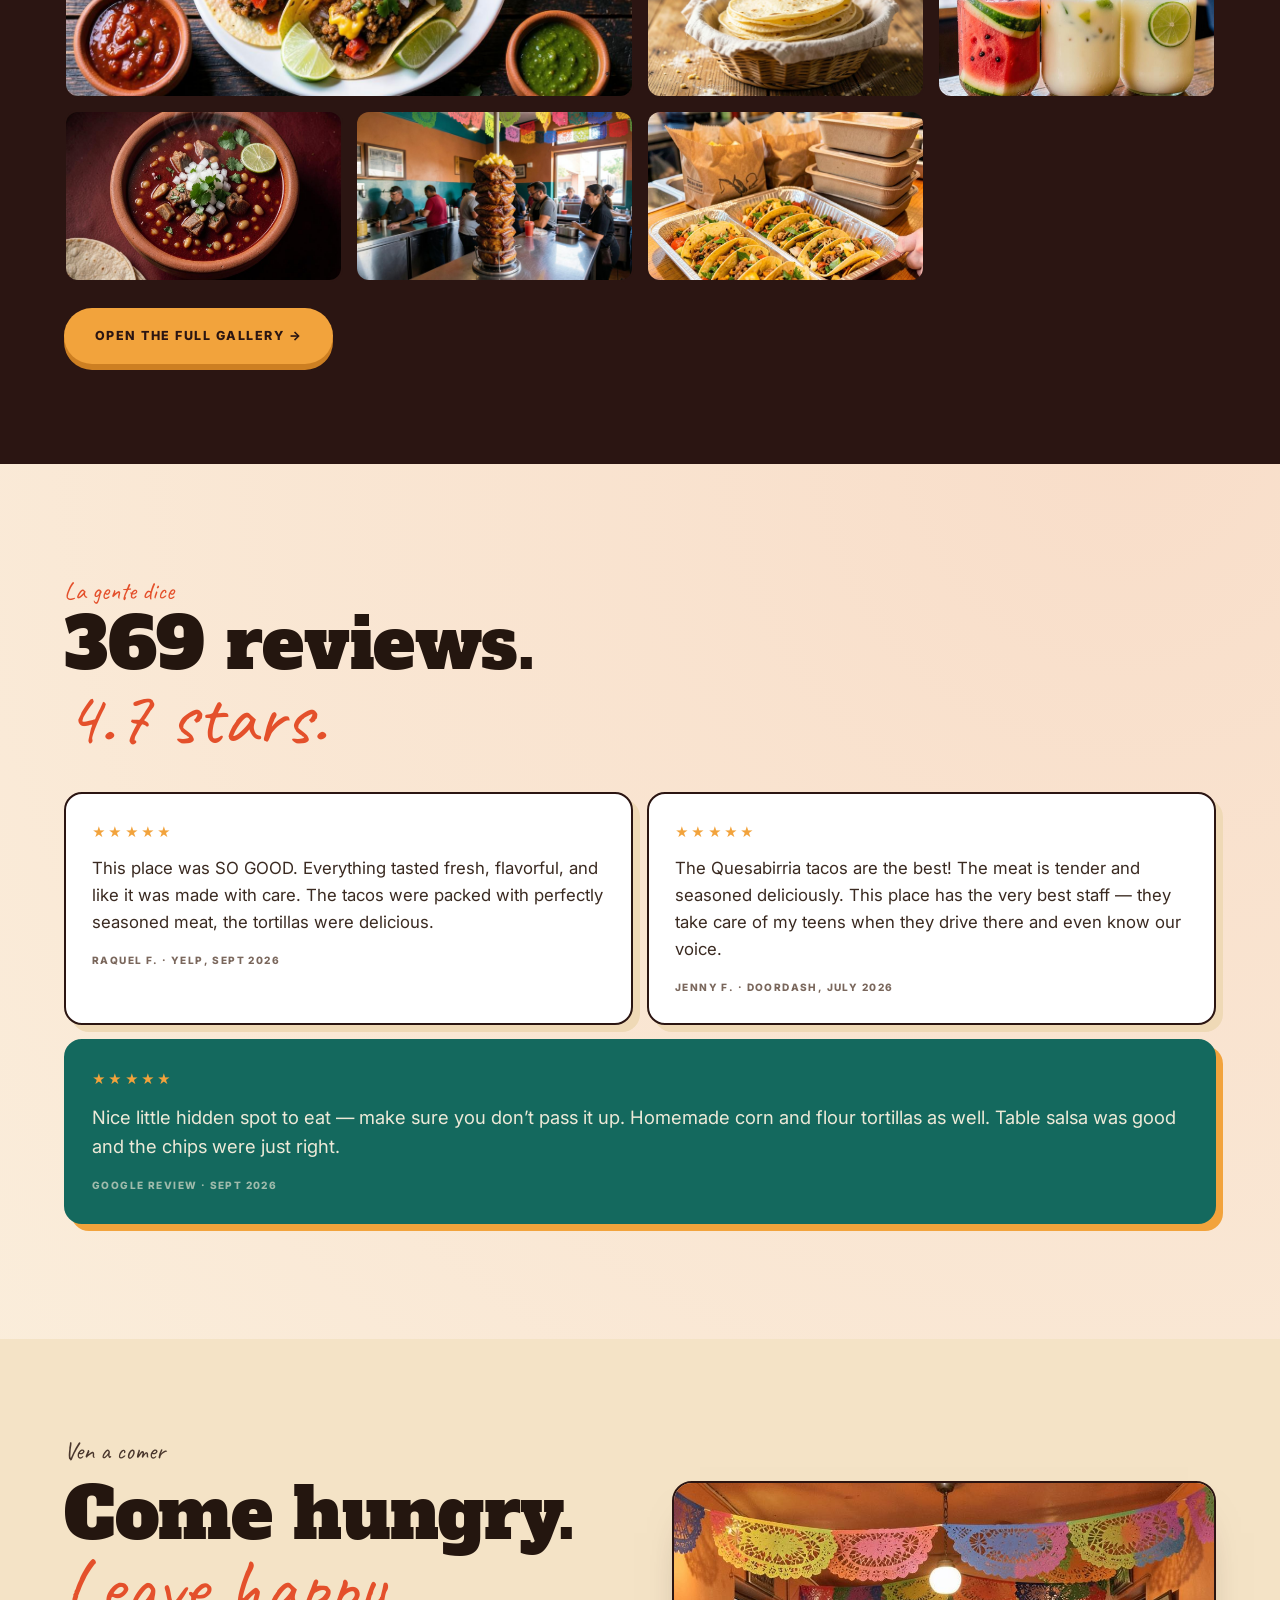
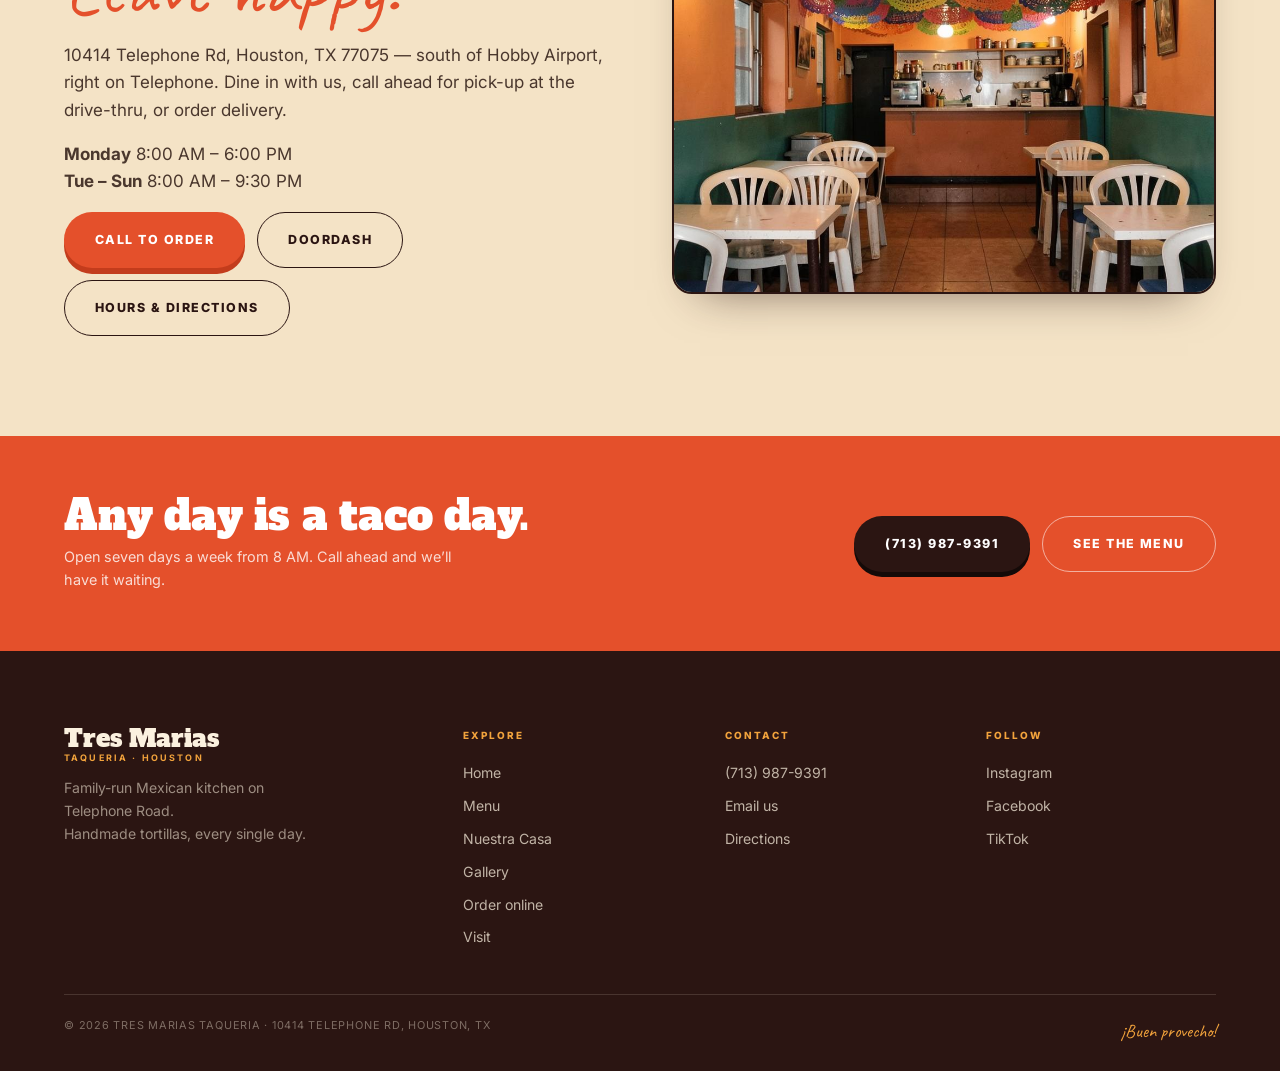
==== commit 12611ceb: "Add booking and ordering pages" ====
--- a/index.html
+++ b/index.html
@@ -39,6 +39,7 @@
     <a href="menu.html">Menu</a>
     <a href="story.html">Nuestra Casa</a>
     <a href="gallery.html">Gallery</a>
+    <a href="order.html">Order</a>
     <a href="visit.html">Visit</a>
   </nav>
   <a class="btn btn--chili" href="tel:+17139879391">
@@ -53,6 +54,7 @@
   <a href="menu.html">Menu</a>
   <a href="story.html">Nuestra Casa</a>
   <a href="gallery.html">Gallery</a>
+  <a href="order.html">Order</a>
   <a href="visit.html">Visit</a>
   <a class="sheet__cta" href="tel:+17139879391">Call to order →</a>
 </div>
@@ -246,6 +248,7 @@
       <a href="menu.html">Menu</a>
       <a href="story.html">Nuestra Casa</a>
       <a href="gallery.html">Gallery</a>
+      <a href="order.html">Order online</a>
       <a href="visit.html">Visit</a>
     </div>
     <div class="footer__col">
